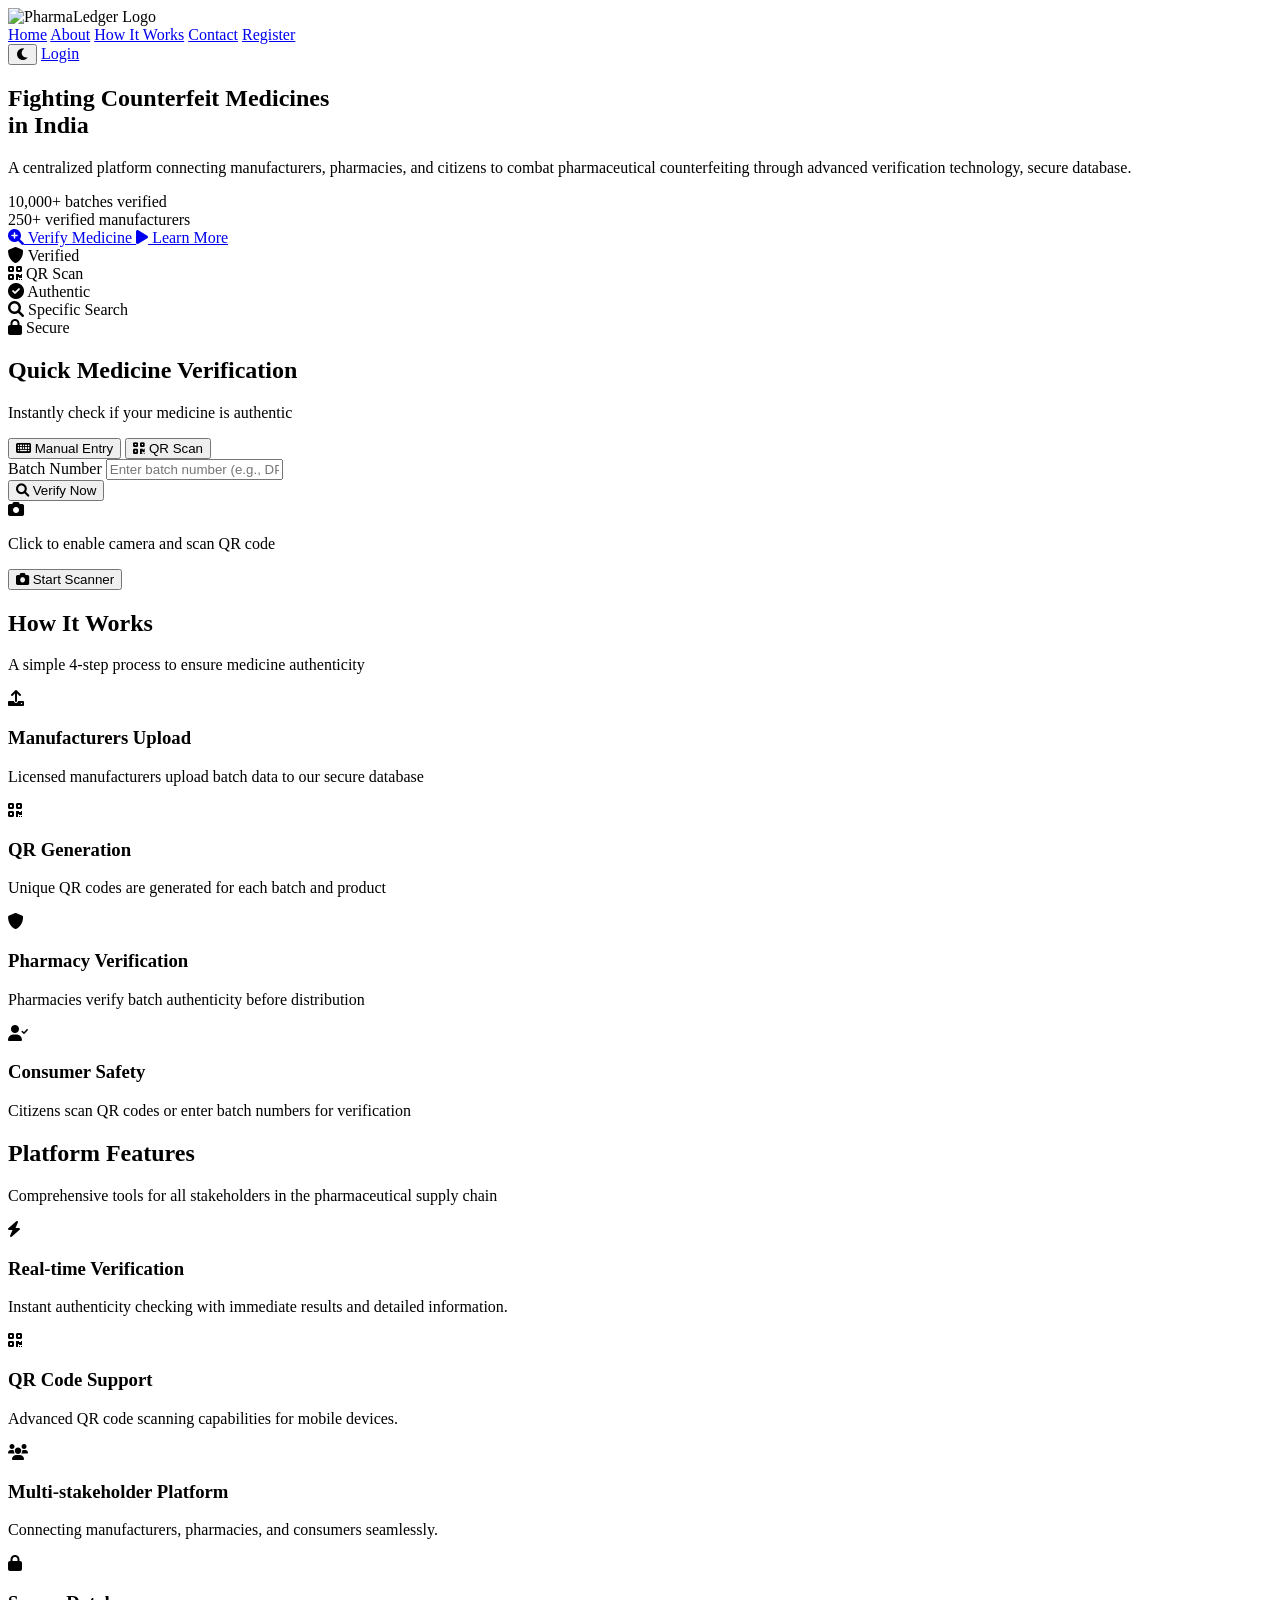
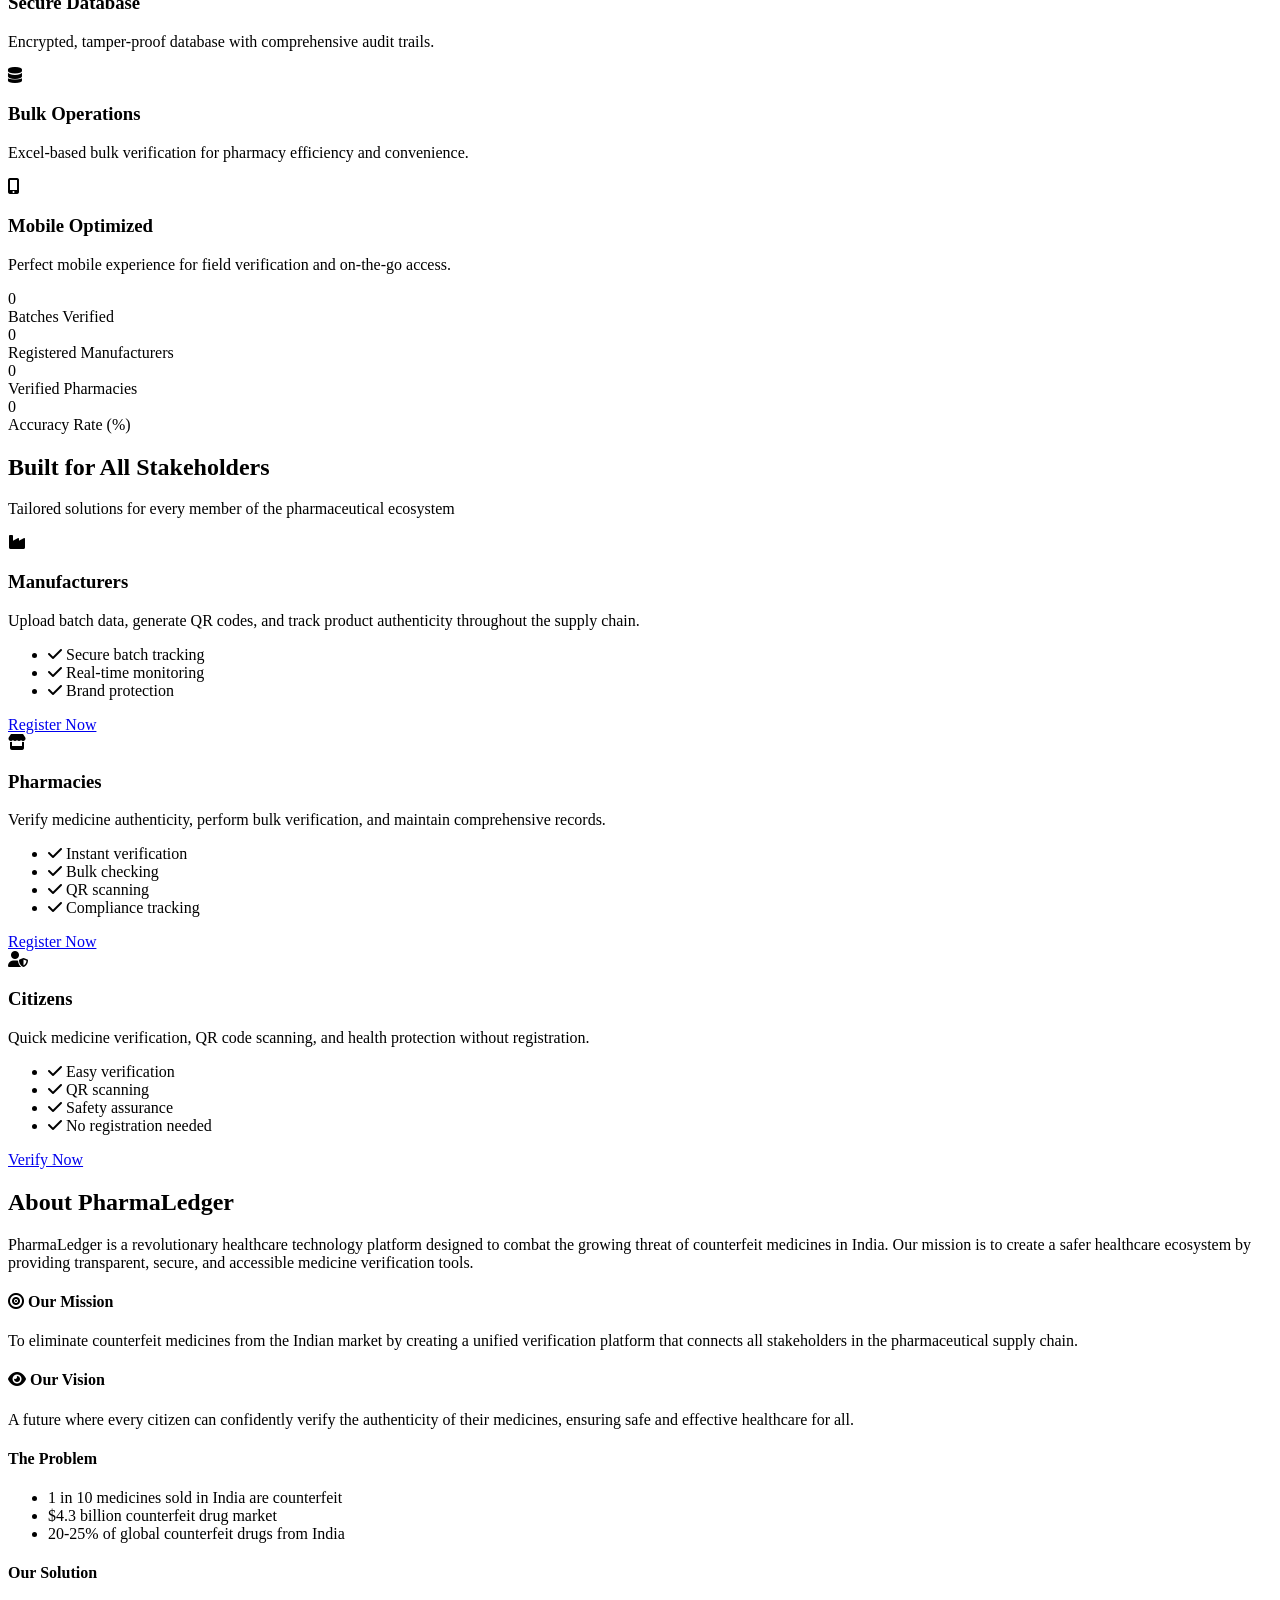
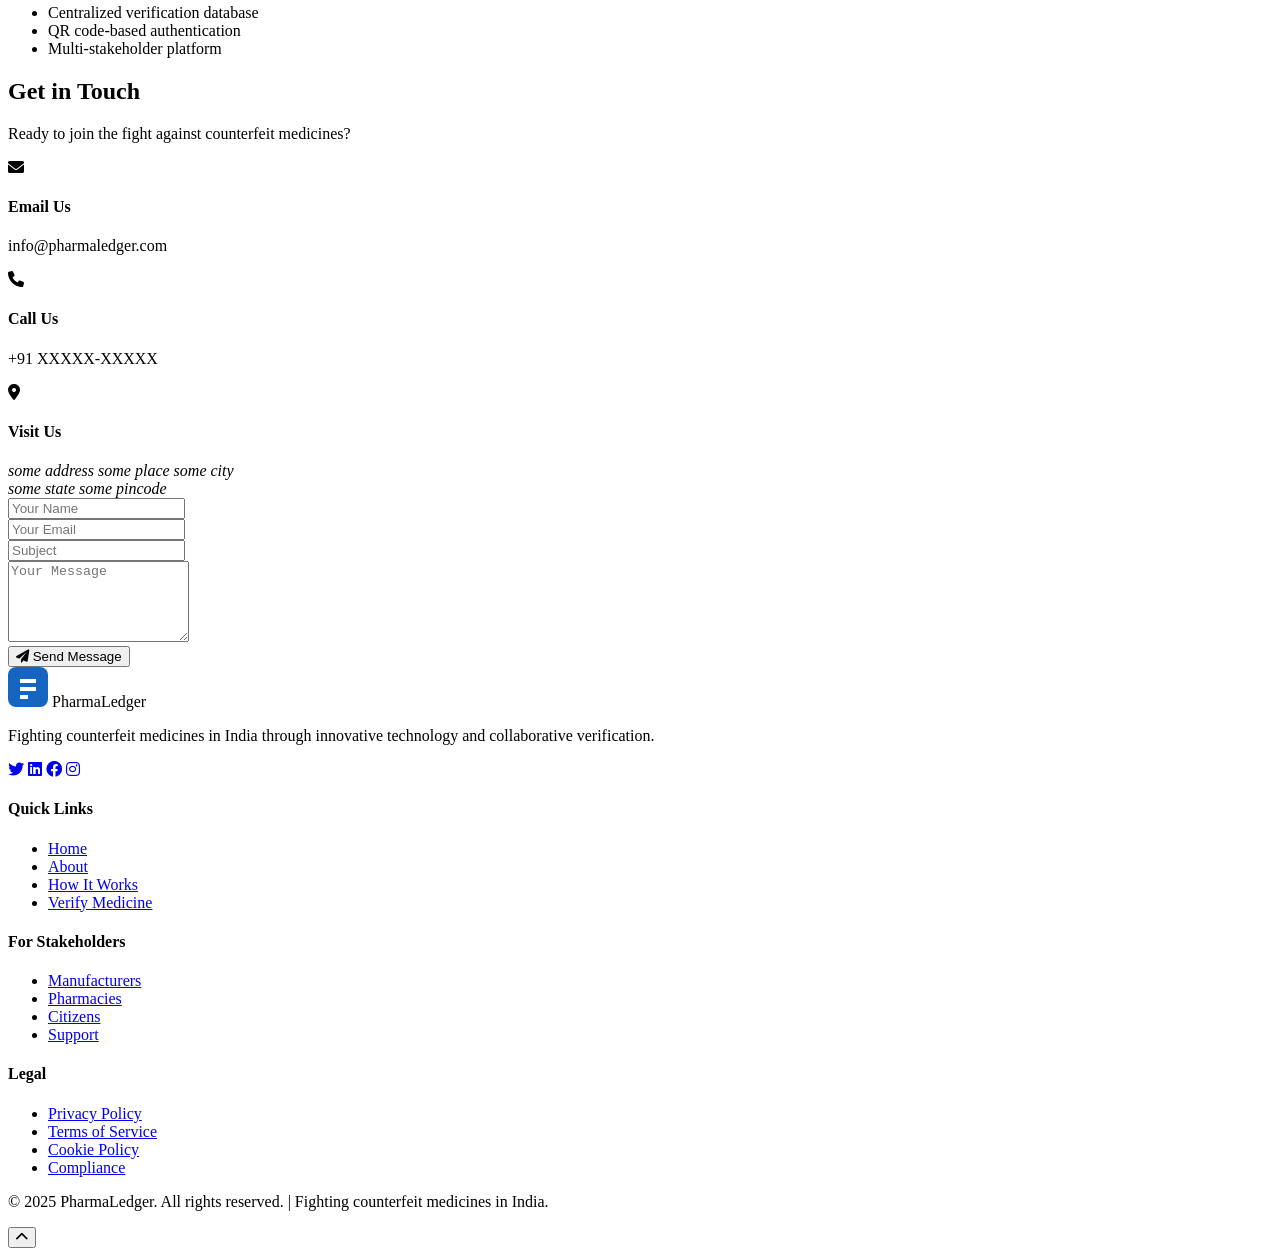
==== index.html @ d036b685 "Create Index.html for the project" ====
<!DOCTYPE html>
<html lang="en" data-theme="light">

<head>
    <meta charset="UTF-8">
    <meta name="viewport" content="width=device-width, initial-scale=1.0">
    <meta name="description"
        content="PharmaLedger - Fighting counterfeit medicines in India through blockchain-powered verification">
    <meta name="keywords" content="pharmaceutical, counterfeit, medicine, verification, healthcare, India">
    <title>PharmaLedger | Fighting Counterfeit Medicines in India</title>
    <link rel="shortcut icon" href="/images/favicon.png" type="image/x-icon">
    <link rel="stylesheet" href="/css/style.css">
    <link href="https://cdnjs.cloudflare.com/ajax/libs/font-awesome/6.0.0/css/all.min.css" rel="stylesheet">
    <link href="https://fonts.googleapis.com/css2?family=Inter:wght@300;400;500;600;700&display=swap" rel="stylesheet">
</head>

<body>
    <!-- Navigation -->
    <nav class="navbar" id="navbar">
        <div class="nav-container">
            <div class="nav-logo">
                <img src="/images/favicon.png" alt="PharmaLedger Logo">
                <!-- <span>PharmaLedger</span> -->
            </div>

            <div class="nav-menu" id="nav-menu">
                <a href="#home" class="nav-link">Home</a>
                <a href="#about" class="nav-link">About</a>
                <a href="#how-it-works" class="nav-link">How It Works</a>
                <a href="#contact" class="nav-link">Contact</a>
                <a href="#stakeholders" class="nav-link">Register</a>
            </div>

            <div class="nav-auth">
                <button class="theme-toggle" id="theme-toggle" aria-label="Toggle theme">
                    <i class="fas fa-moon" id="theme-icon"></i>
                </button>
                <a href="login.html" class="btn btn-outline" id="login-btn">Login</a>
                <a href="#register" class="btn btn-primary" style="display: none;" id="register-btn">Register</a>
                <div class="mobile-menu-toggle" id="mobile-menu-toggle">
                    <span></span>
                    <span></span>
                    <span></span>
                </div>
            </div>
        </div>
    </nav>

    <!-- Hero Section -->
    <section class="hero" id="home">
        <div class="hero-container">
            <div class="hero-content">
                <div class="hero-text">
                    <h1 class="hero-title">
                        Fighting <span class="text-gradient">Counterfeit Medicines</span>
                        <br>in India
                    </h1>
                    <p class="hero-subtitle">
                        A centralized platform connecting manufacturers, pharmacies, and citizens
                        to combat pharmaceutical counterfeiting through advanced verification technology, secure database.
                    </p>
                    <div class="hero-stats">
                        <div class="stat-item">
                            <span class="stat-number">10,000+</span>
                            <span class="stat-label">batches verified</span>
                        </div>
                        <div class="stat-item">
                            <span class="stat-number">250+</span>
                            <span class="stat-label">verified manufacturers</span>
                        </div>
                    </div>
                    <div class="hero-actions">
                        <a href="#verify" class="btn btn-primary btn-large">
                            <i class="fas fa-search-plus"></i>
                            Verify Medicine
                        </a>
                        <a href="#how-it-works" class="btn btn-outline btn-large">
                            <i class="fas fa-play"></i>
                            Learn More
                        </a>
                    </div>
                </div>
                <div class="hero-visual">
                    <div class="hero-graphic">
                        <div class="floating-card card-1">
                            <i class="fas fa-shield-alt"></i>
                            <span>Verified</span>
                        </div>
                        <div class="floating-card card-2">
                            <i class="fas fa-qrcode"></i>
                            <span>QR Scan</span>
                        </div>
                        <div class="floating-card card-3">
                            <i class="fas fa-check-circle"></i>
                            <span>Authentic</span>
                        </div>
                        <div class="floating-card card-4">
                            <i class="fas fa-search"></i>
                            <span>Specific Search</span>
                        </div>
                        <div class="floating-card card-5">
                            <i class="fas fa-lock"></i>
                            <span>Secure</span>
                        </div>

                    </div>
                </div>
            </div>
        </div>
        <div class="hero-background">
            <div class="bg-gradient-1"></div>
            <div class="bg-gradient-2"></div>
        </div>
    </section>

    <!-- Quick Verification Section -->
    <section class="verification-section" id="verify">
        <div class="container">
            <div class="section-header">
                <h2>Quick Medicine Verification</h2>
                <p>Instantly check if your medicine is authentic</p>
            </div>
            <div class="verification-card">
                <div class="verification-tabs">
                    <button class="tab-btn active" data-tab="manual">
                        <i class="fas fa-keyboard"></i>
                        Manual Entry
                    </button>
                    <button class="tab-btn" data-tab="qr">
                        <i class="fas fa-qrcode"></i>
                        QR Scan
                    </button>
                </div>

                <div class="tab-content active" id="manual-tab">
                    <form class="verification-form" id="manual-verification">
                        <div class="form-group">
                            <label for="batch-number">Batch Number</label>
                            <input type="text" id="batch-number" name="batch-number"
                                placeholder="Enter batch number (e.g., DP001/2025)" required>
                        </div>
                        <button type="submit" class="btn btn-primary">
                            <i class="fas fa-search"></i>
                            Verify Now
                        </button>
                    </form>
                </div>

                <div class="tab-content" id="qr-tab">
                    <div class="qr-scanner">
                        <div class="scanner-placeholder">
                            <i class="fas fa-camera"></i>
                            <p>Click to enable camera and scan QR code</p>
                            <button class="btn btn-outline" id="start-scanner">
                                <i class="fas fa-camera"></i>
                                Start Scanner
                            </button>
                        </div>
                        <video id="qr-video" style="display: none;"></video>
                        <canvas id="qr-canvas" style="display: none;"></canvas>
                    </div>
                </div>

                <div class="verification-result" id="verification-result" style="display: none;">
                    <div class="result-content">
                        <div class="result-icon">
                            <i class="fas fa-check-circle"></i>
                        </div>
                        <div class="result-text">
                            <h4 id="result-status">Medicine Verified</h4>
                            <p id="result-details">This medicine is authentic and safe to use.</p>
                        </div>
                    </div>
                </div>
            </div>
        </div>
    </section>

    <!-- How It Works Section -->
    <section class="how-it-works" id="how-it-works">
        <div class="container">
            <div class="section-header">
                <h2>How It Works</h2>
                <p>A simple 4-step process to ensure medicine authenticity</p>
            </div>
            <div class="steps-container">
                <div class="step-item" data-step="1">
                    <div class="step-icon">
                        <i class="fas fa-upload"></i>
                    </div>
                    <div class="step-content">
                        <h3>Manufacturers Upload</h3>
                        <p>Licensed manufacturers upload batch data to our secure database</p>
                    </div>
                </div>
                <div class="step-connector"></div>
                <div class="step-item" data-step="2">
                    <div class="step-icon">
                        <i class="fas fa-qrcode"></i>
                    </div>
                    <div class="step-content">
                        <h3>QR Generation</h3>
                        <p>Unique QR codes are generated for each batch and product</p>
                    </div>
                </div>
                <div class="step-connector"></div>
                <div class="step-item" data-step="3">
                    <div class="step-icon">
                        <i class="fas fa-shield-alt"></i>
                    </div>
                    <div class="step-content">
                        <h3>Pharmacy Verification</h3>
                        <p>Pharmacies verify batch authenticity before distribution</p>
                    </div>
                </div>
                <div class="step-connector"></div>
                <div class="step-item" data-step="4">
                    <div class="step-icon">
                        <i class="fas fa-user-check"></i>
                    </div>
                    <div class="step-content">
                        <h3>Consumer Safety</h3>
                        <p>Citizens scan QR codes or enter batch numbers for verification</p>
                    </div>
                </div>
            </div>
        </div>
    </section>

    <!-- Features Section -->
    <section class="features" id="features">
        <div class="container">
            <div class="section-header">
                <h2>Platform Features</h2>
                <p>Comprehensive tools for all stakeholders in the pharmaceutical supply chain</p>
            </div>
            <div class="features-grid">
                <div class="feature-card">
                    <div class="feature-icon">
                        <i class="fas fa-bolt"></i>
                    </div>
                    <h3>Real-time Verification</h3>
                    <p>Instant authenticity checking with immediate results and detailed information.</p>
                </div>
                <div class="feature-card">
                    <div class="feature-icon">
                        <i class="fas fa-qrcode"></i>
                    </div>
                    <h3>QR Code Support</h3>
                    <p>Advanced QR code scanning capabilities for mobile devices.</p>
                </div>
                <div class="feature-card">
                    <div class="feature-icon">
                        <i class="fas fa-users"></i>
                    </div>
                    <h3>Multi-stakeholder Platform</h3>
                    <p>Connecting manufacturers, pharmacies, and consumers seamlessly.</p>
                </div>
                <div class="feature-card">
                    <div class="feature-icon">
                        <i class="fas fa-lock"></i>
                    </div>
                    <h3>Secure Database</h3>
                    <p>Encrypted, tamper-proof database with comprehensive audit trails.</p>
                </div>
                <div class="feature-card">
                    <div class="feature-icon">
                        <i class="fas fa-database"></i>
                    </div>
                    <h3>Bulk Operations</h3>
                    <p>Excel-based bulk verification for pharmacy efficiency and convenience.</p>
                </div>
                <div class="feature-card">
                    <div class="feature-icon">
                        <i class="fas fa-mobile-alt"></i>
                    </div>
                    <h3>Mobile Optimized</h3>
                    <p>Perfect mobile experience for field verification and on-the-go access.</p>
                </div>
            </div>
        </div>
    </section>

    <!-- Statistics Section -->
    <section class="statistics">
        <div class="container">
            <div class="stats-grid">
                <div class="stat-card">
                    <div class="stat-number" data-target="10000">0</div>
                    <div class="stat-label">Batches Verified</div>
                </div>
                <div class="stat-card">
                    <div class="stat-number" data-target="250">0</div>
                    <div class="stat-label">Registered Manufacturers</div>
                </div>
                <div class="stat-card">
                    <div class="stat-number" data-target="1500">0</div>
                    <div class="stat-label">Verified Pharmacies</div>
                </div>
                <div class="stat-card">
                    <div class="stat-number" data-target="99">0</div>
                    <div class="stat-label">Accuracy Rate (%)</div>
                </div>
            </div>
        </div>
    </section>

    <!-- Stakeholders Section -->
    <section class="stakeholders" id="stakeholders">
        <div class="container">
            <div class="section-header">
                <h2>Built for All Stakeholders</h2>
                <p>Tailored solutions for every member of the pharmaceutical ecosystem</p>
            </div>
            <div class="stakeholders-grid">
                <div class="stakeholder-card">
                    <div class="stakeholder-icon">
                        <i class="fas fa-industry"></i>
                    </div>
                    <h3>Manufacturers</h3>
                    <p>Upload batch data, generate QR codes, and track product authenticity throughout the supply chain.
                    </p>
                    <ul class="benefits-list">
                        <li><i class="fas fa-check"></i> Secure batch tracking</li>
                        <li><i class="fas fa-check"></i> Real-time monitoring</li>
                        <li><i class="fas fa-check"></i> Brand protection</li>
                    </ul>
                    <a href="manufacturer-registration.html" class="btn btn-primary">Register Now</a>
                </div>
                <div class="stakeholder-card">
                    <div class="stakeholder-icon">
                        <i class="fas fa-store"></i>
                    </div>
                    <h3>Pharmacies</h3>
                    <p>Verify medicine authenticity, perform bulk verification, and maintain comprehensive records.</p>
                    <ul class="benefits-list">
                        <li><i class="fas fa-check"></i> Instant verification</li>
                        <li><i class="fas fa-check"></i> Bulk checking</li>
                        <li><i class="fas fa-check"></i> QR scanning</li>
                        <li><i class="fas fa-check"></i> Compliance tracking</li>
                    </ul>
                    <a href="pharmacy-registration.html" class="btn btn-primary">Register Now</a>
                </div>
                <div class="stakeholder-card">
                    <div class="stakeholder-icon">
                        <i class="fas fa-user-shield"></i>
                    </div>
                    <h3>Citizens</h3>
                    <p>Quick medicine verification, QR code scanning, and health protection without registration.</p>
                    <ul class="benefits-list">
                        <li><i class="fas fa-check"></i> Easy verification</li>
                        <li><i class="fas fa-check"></i> QR scanning</li>
                        <li><i class="fas fa-check"></i> Safety assurance</li>
                        <li><i class="fas fa-check"></i> No registration needed</li>
                    </ul>
                    <a href="#verify" class="btn btn-primary">Verify Now</a>
                </div>
            </div>
        </div>
    </section>

    <!-- About Section -->
    <section class="about" id="about">
        <div class="container">
            <div class="about-content">
                <div class="about-text">
                    <h2>About PharmaLedger</h2>
                    <p>PharmaLedger is a revolutionary healthcare technology platform designed to combat the growing
                        threat of counterfeit medicines in India. Our mission is to create a safer healthcare ecosystem
                        by providing transparent, secure, and accessible medicine verification tools.</p>

                    <div class="mission-vision">
                        <div class="mission">
                            <h4><i class="fas fa-bullseye"></i> Our Mission</h4>
                            <p>To eliminate counterfeit medicines from the Indian market by creating a unified
                                verification platform that connects all stakeholders in the pharmaceutical supply chain.
                            </p>
                        </div>
                        <div class="vision">
                            <h4><i class="fas fa-eye"></i> Our Vision</h4>
                            <p>A future where every citizen can confidently verify the authenticity of their medicines,
                                ensuring safe and effective healthcare for all.</p>
                        </div>
                    </div>
                </div>
                <div class="about-visual">
                    <div class="about-stats">
                        <div class="about-stat">
                            <h4>The Problem</h4>
                            <ul>
                                <li>1 in 10 medicines sold in India are counterfeit</li>
                                <li>$4.3 billion counterfeit drug market</li>
                                <li>20-25% of global counterfeit drugs from India</li>
                            </ul>
                        </div>
                        <div class="about-stat">
                            <h4>Our Solution</h4>
                            <ul>
                                <li>Centralized verification database</li>
                                <li>QR code-based authentication</li>
                                <li>Multi-stakeholder platform</li>
                            </ul>
                        </div>
                    </div>
                </div>
            </div>
        </div>
    </section>

    <!-- Contact Section -->
    <section class="contact" id="contact">
        <div class="container">
            <div class="section-header">
                <h2>Get in Touch</h2>
                <p>Ready to join the fight against counterfeit medicines?</p>
            </div>
            <div class="contact-content">
                <div class="contact-info">
                    <div class="contact-item">
                        <div class="contact-icon">
                            <i class="fas fa-envelope"></i>
                        </div>
                        <div class="contact-details">
                            <h4>Email Us</h4>
                            <p>info@pharmaledger.com</p>
                        </div>
                    </div>
                    <div class="contact-item">
                        <div class="contact-icon">
                            <i class="fas fa-phone"></i>
                        </div>
                        <div class="contact-details">
                            <h4>Call Us</h4>
                            <p>+91 XXXXX-XXXXX</p>
                        </div>
                    </div>
                    <div class="contact-item">
                        <div class="contact-icon">
                            <i class="fas fa-map-marker-alt"></i>
                        </div>
                        <div class="contact-details">
                            <h4>Visit Us</h4>
                            <address>some address some place some city<br>some state some pincode</address>
                        </div>
                    </div>
                </div>
                <form class="contact-form" id="contact-form">
                    <div class="form-row">
                        <div class="form-group">
                            <input type="text" name="name" placeholder="Your Name" required>
                        </div>
                        <div class="form-group">
                            <input type="email" name="email" placeholder="Your Email" required>
                        </div>
                    </div>
                    <div class="form-group">
                        <input type="text" name="subject" placeholder="Subject" required>
                    </div>
                    <div class="form-group">
                        <textarea name="message" placeholder="Your Message" rows="5" required></textarea>
                    </div>
                    <button type="submit" class="btn btn-primary">
                        <i class="fas fa-paper-plane"></i>
                        Send Message
                    </button>
                </form>
            </div>
        </div>
    </section>

    <!-- Footer -->
    <footer class="footer">
        <div class="container">
            <div class="footer-content">
                <div class="footer-section">
                    <div class="footer-logo">
                        <img src="[data-uri]"
                            alt="PharmaLedger">
                        <span>PharmaLedger</span>
                    </div>
                    <p>Fighting counterfeit medicines in India through innovative technology and collaborative
                        verification.</p>
                    <div class="social-links">
                        <a href="#" aria-label="Twitter"><i class="fab fa-twitter"></i></a>
                        <a href="#" aria-label="LinkedIn"><i class="fab fa-linkedin"></i></a>
                        <a href="#" aria-label="Facebook"><i class="fab fa-facebook"></i></a>
                        <a href="#" aria-label="Instagram"><i class="fab fa-instagram"></i></a>
                    </div>
                </div>
                <div class="footer-section">
                    <h4>Quick Links</h4>
                    <ul>
                        <li><a href="#home">Home</a></li>
                        <li><a href="#about">About</a></li>
                        <li><a href="#how-it-works">How It Works</a></li>
                        <li><a href="#verify">Verify Medicine</a></li>
                    </ul>
                </div>
                <div class="footer-section">
                    <h4>For Stakeholders</h4>
                    <ul>
                        <li><a href="manufacturer-registration.html">Manufacturers</a></li>
                        <li><a href="pharmacy-registration.html">Pharmacies</a></li>
                        <li><a href="#verify">Citizens</a></li>
                        <li><a href="#contact">Support</a></li>
                    </ul>
                </div>
                <div class="footer-section">
                    <h4>Legal</h4>
                    <ul>
                        <li><a href="#">Privacy Policy</a></li>
                        <li><a href="#">Terms of Service</a></li>
                        <li><a href="#">Cookie Policy</a></li>
                        <li><a href="#">Compliance</a></li>
                    </ul>
                </div>
            </div>
            <div class="footer-bottom">
                <p>&copy; 2025 PharmaLedger. All rights reserved. | Fighting counterfeit medicines in India.</p>
            </div>
        </div>
    </footer>

    <!-- Scroll Progress Indicator -->
    <div class="scroll-progress" id="scroll-progress"></div>

    <!-- Back to Top Button -->
    <button class="back-to-top" id="back-to-top" aria-label="Back to top">
        <i class="fas fa-chevron-up"></i>
    </button>

    <script src="/js/main.js"></script>
</body>

</html>
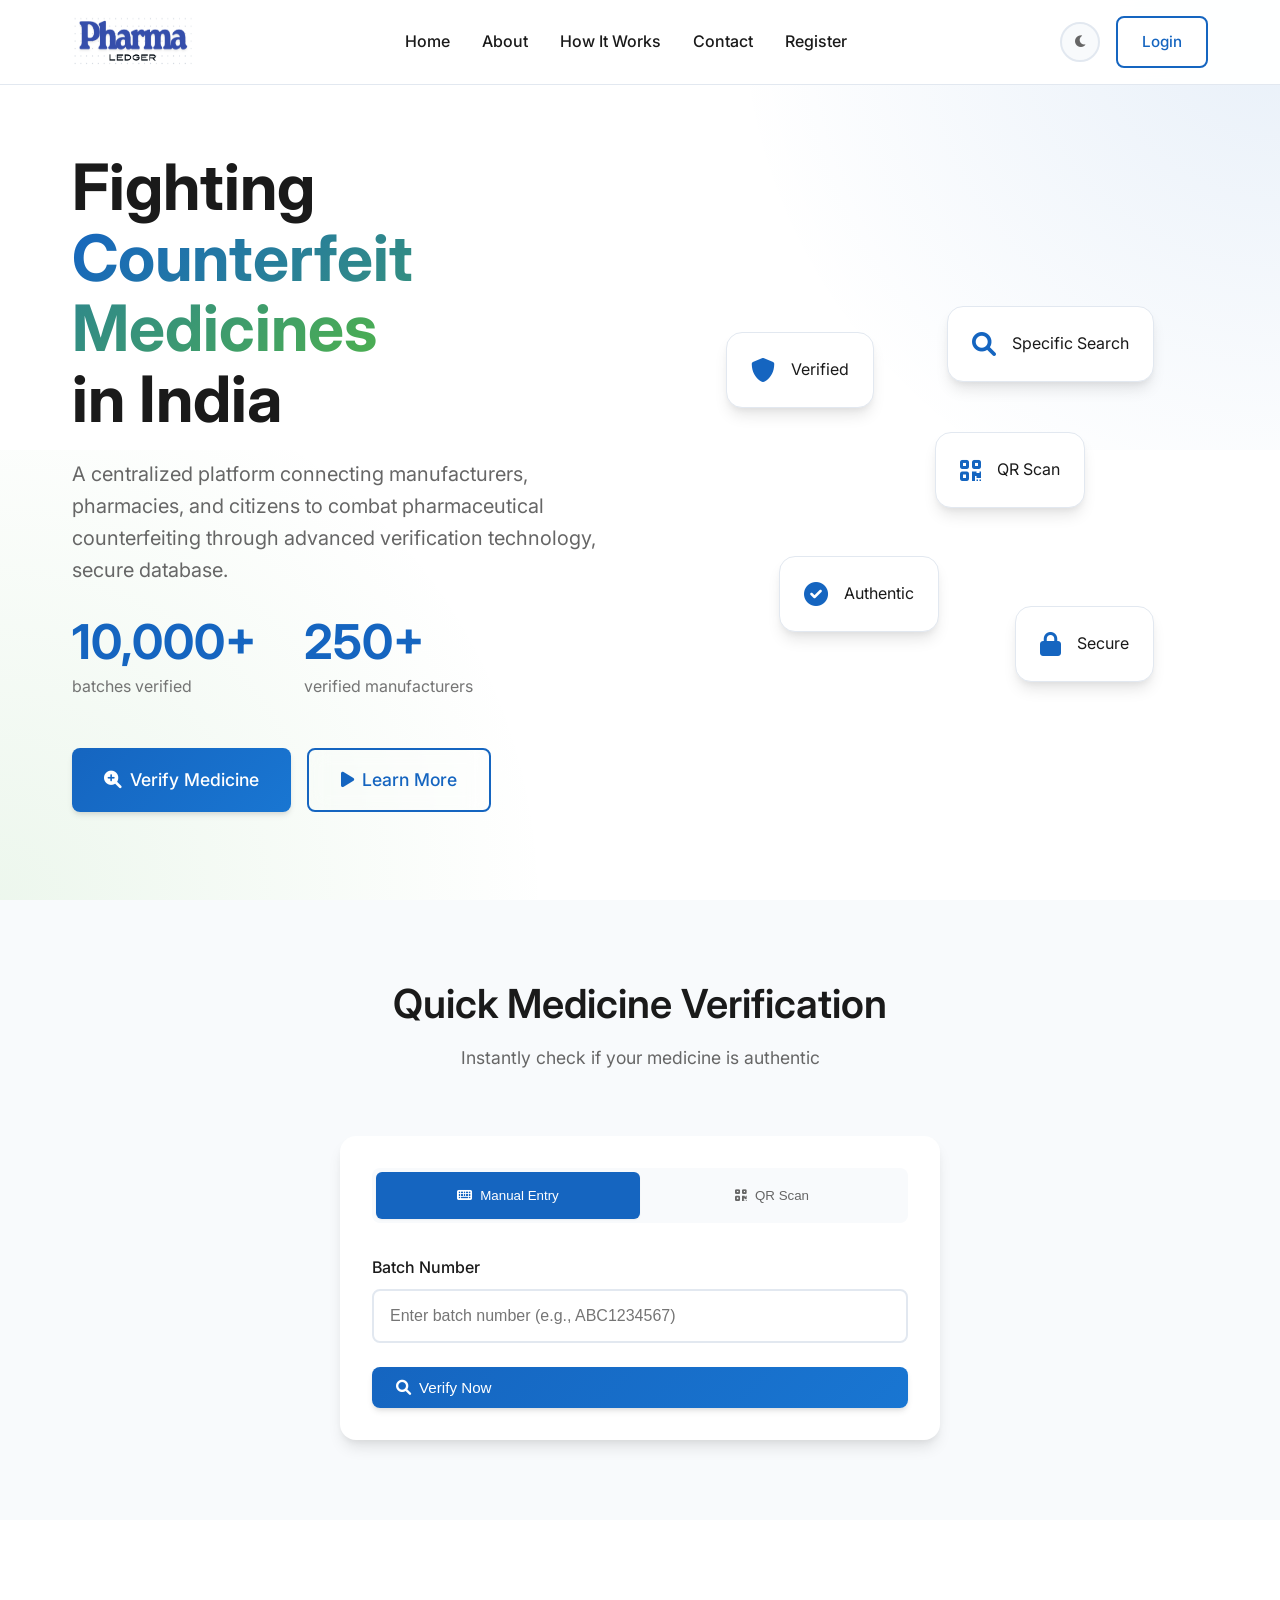
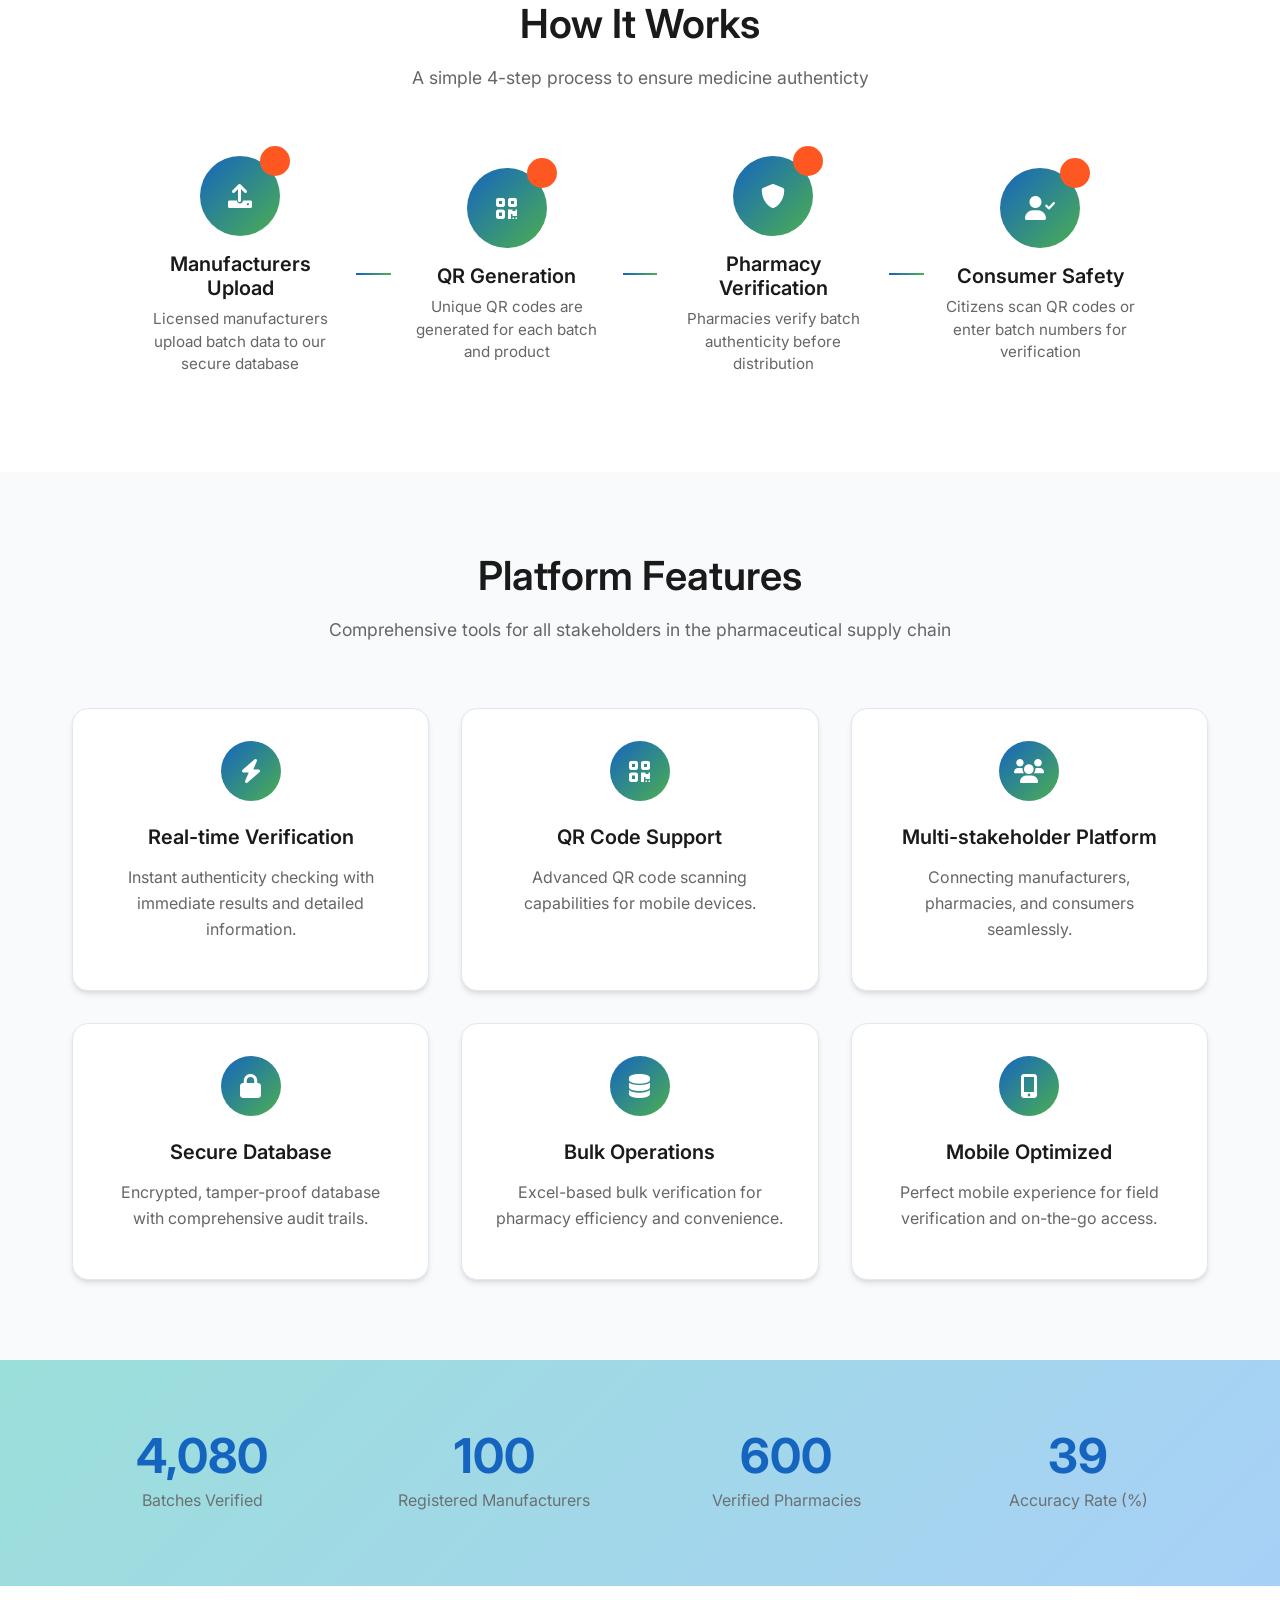
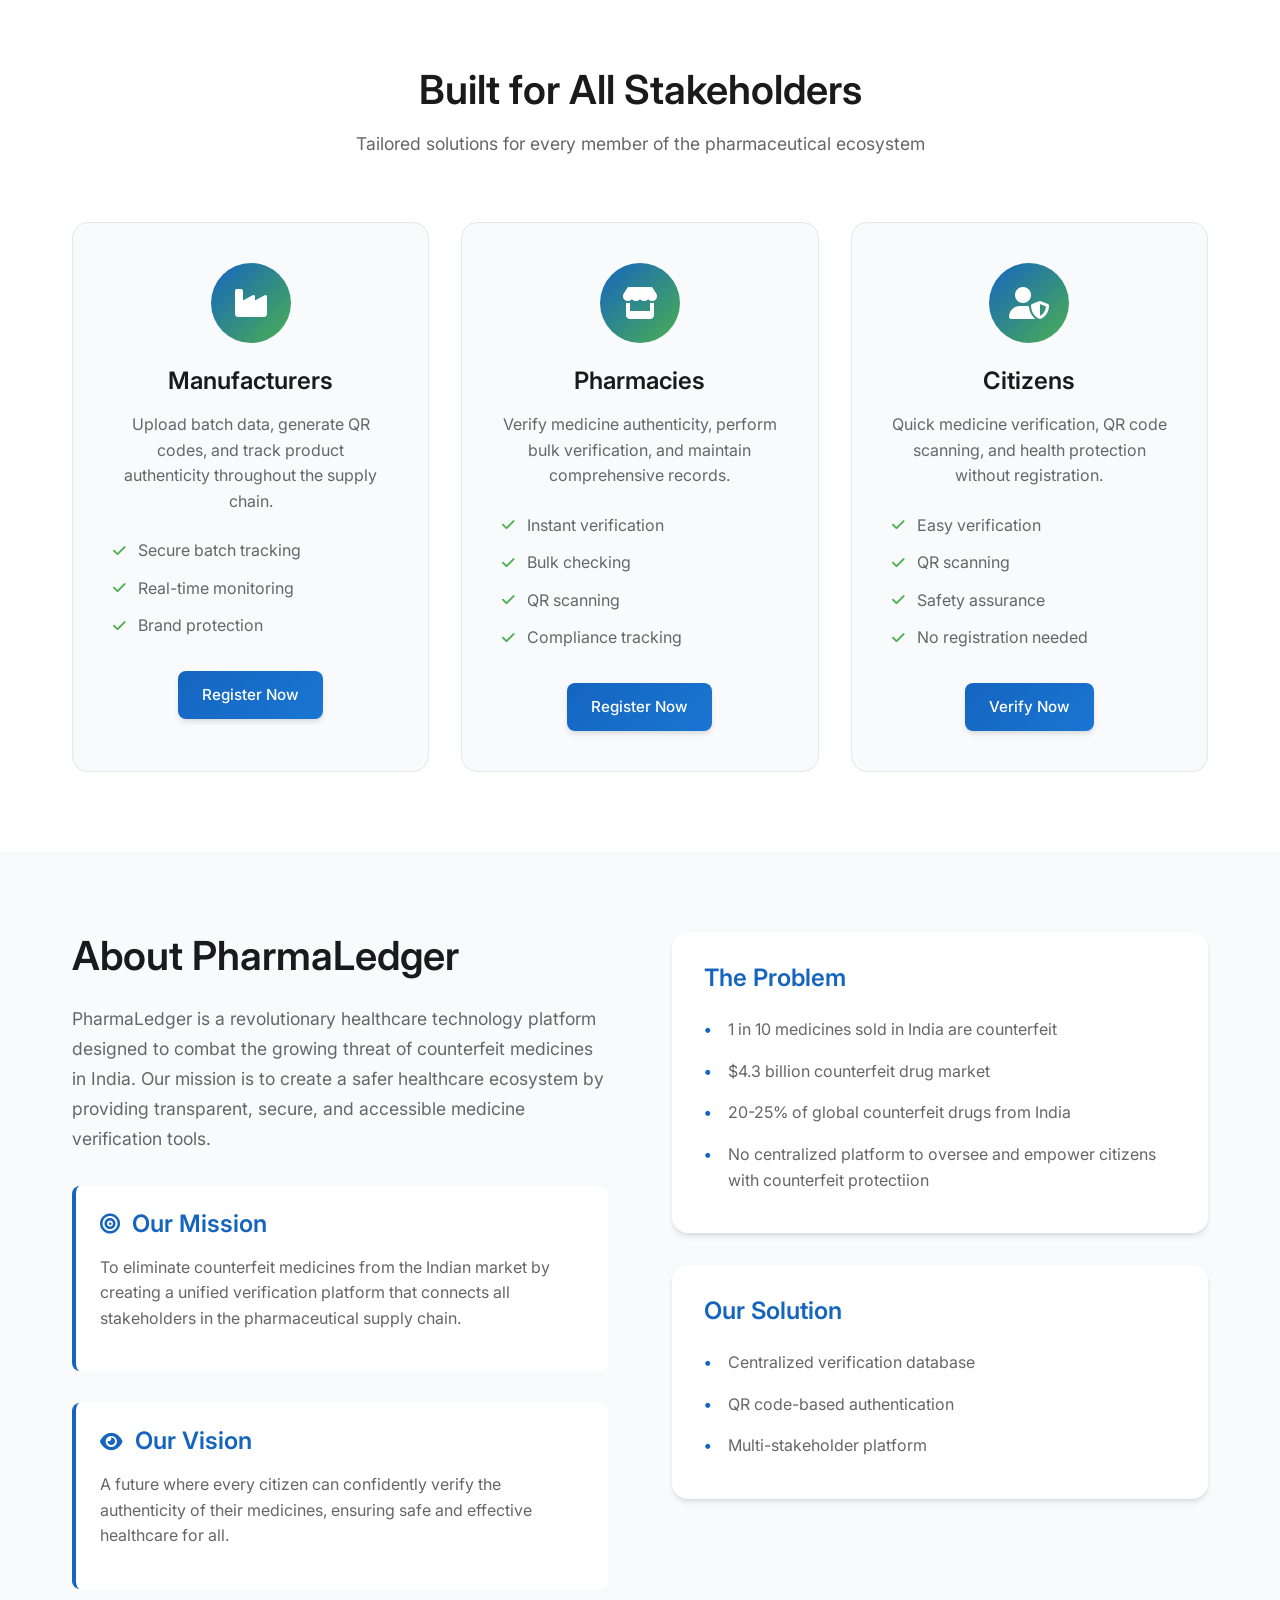
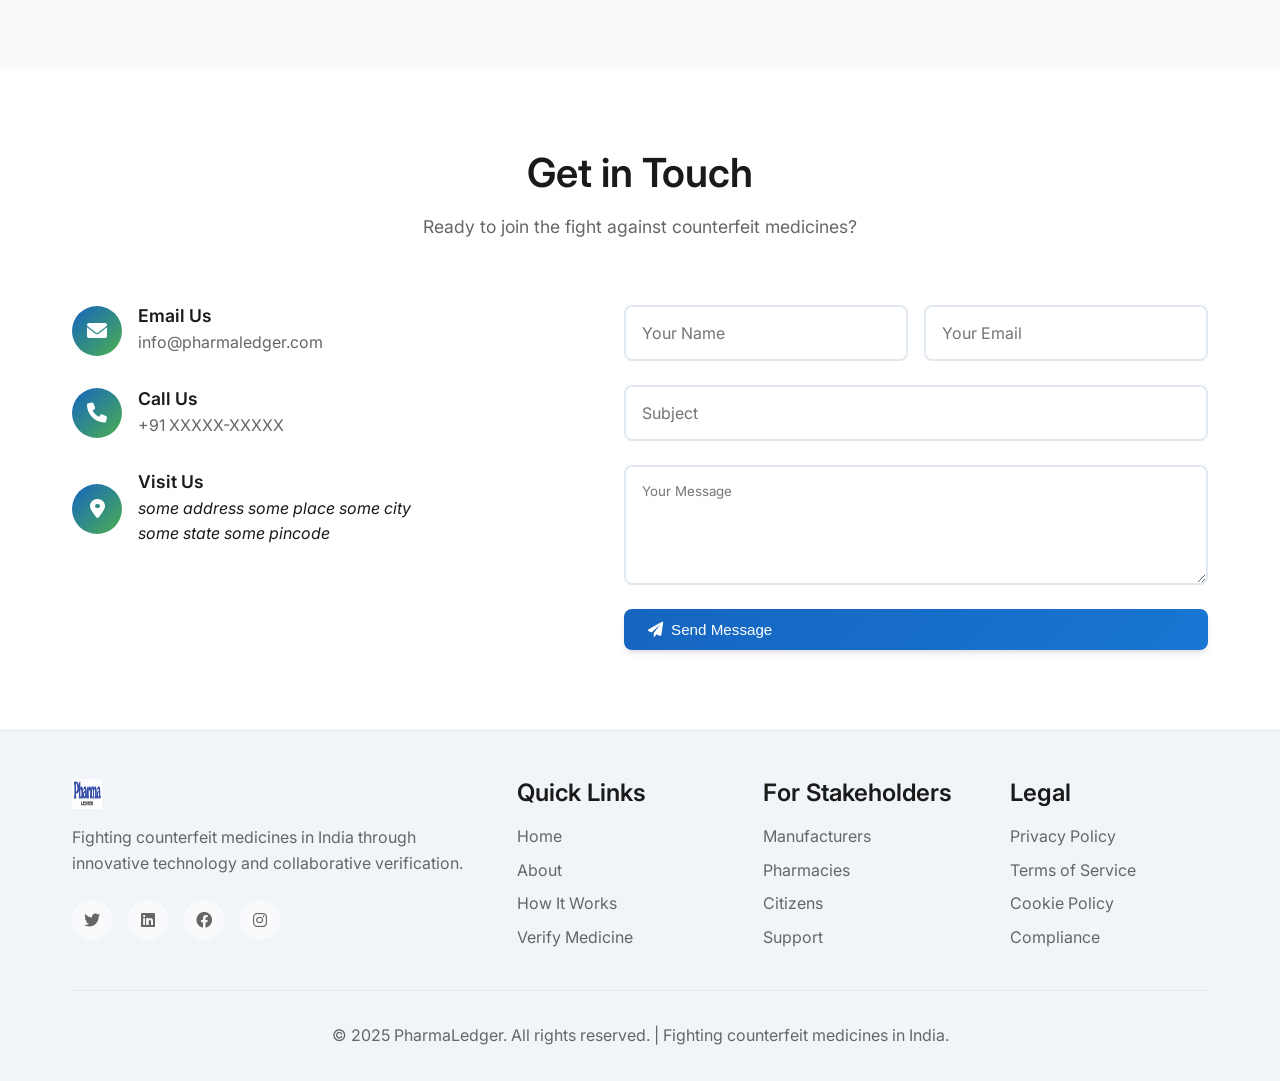
==== commit 07cf7c9c: "Update index.html update index.html with path according to repo, removing excess elements, and addin" ====
--- a/index.html
+++ b/index.html
@@ -9,14 +9,13 @@
         content="PharmaLedger - Fighting counterfeit medicines in India through blockchain-powered verification">
     <meta name="keywords" content="pharmaceutical, counterfeit, medicine, verification, healthcare, India">
     <title>PharmaLedger | Fighting Counterfeit Medicines in India</title>
-    <link rel="shortcut icon" href="/images/favicon.png" type="image/x-icon">
-    <link rel="stylesheet" href="/css/style.css">
+    <link rel="shortcut icon" href="images/favicon.png" type="image/x-icon">
+    <link rel="stylesheet" href="css/style.css">
     <link href="https://cdnjs.cloudflare.com/ajax/libs/font-awesome/6.0.0/css/all.min.css" rel="stylesheet">
     <link href="https://fonts.googleapis.com/css2?family=Inter:wght@300;400;500;600;700&display=swap" rel="stylesheet">
 </head>
 
 <body>
-    <!-- Navigation -->
     <nav class="navbar" id="navbar">
         <div class="nav-container">
             <div class="nav-logo">
@@ -36,8 +35,8 @@
                 <button class="theme-toggle" id="theme-toggle" aria-label="Toggle theme">
                     <i class="fas fa-moon" id="theme-icon"></i>
                 </button>
-                <a href="login.html" class="btn btn-outline" id="login-btn">Login</a>
-                <a href="#register" class="btn btn-primary" style="display: none;" id="register-btn">Register</a>
+                <a href="html/login.html" class="btn btn-outline" id="login-btn">Login</a>
+                <a href="#register" class="btn btn-primary" style="display: none;" id="register-btn">Register</a> <!--cancelled-->
                 <div class="mobile-menu-toggle" id="mobile-menu-toggle">
                     <span></span>
                     <span></span>
@@ -47,7 +46,6 @@
         </div>
     </nav>
 
-    <!-- Hero Section -->
     <section class="hero" id="home">
         <div class="hero-container">
             <div class="hero-content">
@@ -113,8 +111,7 @@
             <div class="bg-gradient-2"></div>
         </div>
     </section>
-
-    <!-- Quick Verification Section -->
+    
     <section class="verification-section" id="verify">
         <div class="container">
             <div class="section-header">
@@ -129,7 +126,7 @@
                     </button>
                     <button class="tab-btn" data-tab="qr">
                         <i class="fas fa-qrcode"></i>
-                        QR Scan
+                        QR Scan <!--baad mein kabhi-->
                     </button>
                 </div>
 
@@ -138,7 +135,7 @@
                         <div class="form-group">
                             <label for="batch-number">Batch Number</label>
                             <input type="text" id="batch-number" name="batch-number"
-                                placeholder="Enter batch number (e.g., DP001/2025)" required>
+                                placeholder="Enter batch number (e.g., ABC1234567)" required>
                         </div>
                         <button type="submit" class="btn btn-primary">
                             <i class="fas fa-search"></i>
@@ -176,13 +173,11 @@
             </div>
         </div>
     </section>
-
-    <!-- How It Works Section -->
     <section class="how-it-works" id="how-it-works">
         <div class="container">
             <div class="section-header">
                 <h2>How It Works</h2>
-                <p>A simple 4-step process to ensure medicine authenticity</p>
+                <p>A simple 4-step process to ensure medicine authenticty</p>
             </div>
             <div class="steps-container">
                 <div class="step-item" data-step="1">
@@ -227,8 +222,6 @@
             </div>
         </div>
     </section>
-
-    <!-- Features Section -->
     <section class="features" id="features">
         <div class="container">
             <div class="section-header">
@@ -281,8 +274,6 @@
             </div>
         </div>
     </section>
-
-    <!-- Statistics Section -->
     <section class="statistics">
         <div class="container">
             <div class="stats-grid">
@@ -306,7 +297,6 @@
         </div>
     </section>
 
-    <!-- Stakeholders Section -->
     <section class="stakeholders" id="stakeholders">
         <div class="container">
             <div class="section-header">
@@ -360,7 +350,6 @@
         </div>
     </section>
 
-    <!-- About Section -->
     <section class="about" id="about">
         <div class="container">
             <div class="about-content">
@@ -392,6 +381,7 @@
                                 <li>1 in 10 medicines sold in India are counterfeit</li>
                                 <li>$4.3 billion counterfeit drug market</li>
                                 <li>20-25% of global counterfeit drugs from India</li>
+                                <li>No centralized platform to oversee and empower citizens with counterfeit protectiion</li>
                             </ul>
                         </div>
                         <div class="about-stat">
@@ -408,7 +398,6 @@
         </div>
     </section>
 
-    <!-- Contact Section -->
     <section class="contact" id="contact">
         <div class="container">
             <div class="section-header">
@@ -469,19 +458,18 @@
         </div>
     </section>
 
-    <!-- Footer -->
     <footer class="footer">
         <div class="container">
             <div class="footer-content">
                 <div class="footer-section">
                     <div class="footer-logo">
-                        <img src="[data-uri]"
+                        <img src="images/favicon.png"
                             alt="PharmaLedger">
-                        <span>PharmaLedger</span>
+                        <!-- <span>PharmaLedger</span>  -->
                     </div>
                     <p>Fighting counterfeit medicines in India through innovative technology and collaborative
                         verification.</p>
-                    <div class="social-links">
+                    <div class="social-links"> <!--not working | no sample profile to link-->
                         <a href="#" aria-label="Twitter"><i class="fab fa-twitter"></i></a>
                         <a href="#" aria-label="LinkedIn"><i class="fab fa-linkedin"></i></a>
                         <a href="#" aria-label="Facebook"><i class="fab fa-facebook"></i></a>
@@ -522,15 +510,13 @@
         </div>
     </footer>
 
-    <!-- Scroll Progress Indicator -->
     <div class="scroll-progress" id="scroll-progress"></div>
-
-    <!-- Back to Top Button -->
     <button class="back-to-top" id="back-to-top" aria-label="Back to top">
         <i class="fas fa-chevron-up"></i>
     </button>
 
-    <script src="/js/main.js"></script>
+    <script src="js/main.js"></script>
 </body>
 
-</html>+
+</html>
--- a/css/style.css
+++ b/css/style.css
@@ -0,0 +1,1461 @@
+/* Reset and Base Styles */
+* {
+    margin: 0;
+    padding: 0;
+    box-sizing: border-box;
+}
+
+html {
+    font-size: 16px;
+    scroll-behavior: smooth;
+    overflow-x: hidden;
+}
+
+body {
+    font-family: 'Inter', -apple-system, BlinkMacSystemFont, 'Segoe UI', Roboto, sans-serif;
+    line-height: 1.6;
+    color: var(--text-primary);
+    background: var(--bg-primary);
+    transition: all 0.3s ease;
+    overflow-x: hidden;
+}
+
+/* CSS Variables - Light Theme */
+:root {
+    --primary: #1565C0;
+    --secondary: #4CAF50;
+    --accent: #FF5722;
+    --success: #4CAF50;
+    --warning: #FF9800;
+    --danger: #F44336;
+
+    --text-primary: #1a1a1a;
+    --text-secondary: #666666;
+    --text-light: #999999;
+
+    --bg-primary: #ffffff;
+    --bg-secondary: #f8fafc;
+    --bg-tertiary: #f1f5f9;
+
+    --border-light: #e2e8f0;
+    --border-medium: #cbd5e1;
+
+    --shadow-sm: 0 1px 2px 0 rgba(0, 0, 0, 0.05);
+    --shadow-md: 0 4px 6px -1px rgba(0, 0, 0, 0.1), 0 2px 4px -1px rgba(0, 0, 0, 0.06);
+    --shadow-lg: 0 10px 15px -3px rgba(0, 0, 0, 0.1), 0 4px 6px -2px rgba(0, 0, 0, 0.05);
+    --shadow-xl: 0 20px 25px -5px rgba(0, 0, 0, 0.1), 0 10px 10px -5px rgba(0, 0, 0, 0.04);
+}
+
+/* Dark Theme Variables */
+[data-theme="dark"] {
+    --text-primary: #f1f9f7;
+    --text-secondary: #708eef;
+    --text-light: #94a3b8;
+
+    --bg-primary: #0f172a;
+    --bg-secondary: #1e293b;
+    --bg-tertiary: #334155;
+
+    --border-light: #334155;
+    --border-medium: #475569;
+
+    --shadow-sm: 0 1px 2px 0 rgba(0, 0, 0, 0.3);
+    --shadow-md: 0 4px 6px -1px rgba(0, 0, 0, 0.3), 0 2px 4px -1px rgba(0, 0, 0, 0.2);
+    --shadow-lg: 0 10px 15px -3px rgba(0, 0, 0, 0.3), 0 4px 6px -2px rgba(0, 0, 0, 0.2);
+    --shadow-xl: 0 20px 25px -5px rgba(0, 0, 0, 0.4), 0 10px 10px -5px rgba(0, 0, 0, 0.3);
+}
+
+/* Typography */
+h1,
+h2,
+h3,
+h4,
+h5,
+h6 {
+    font-weight: 600;
+    line-height: 1.2;
+    color: var(--text-primary);
+}
+
+h1 {
+    font-size: 3.5rem;
+}
+
+h2 {
+    font-size: 2.5rem;
+}
+
+h3 {
+    font-size: 2rem;
+}
+
+h4 {
+    font-size: 1.5rem;
+}
+
+h5 {
+    font-size: 1.25rem;
+}
+
+h6 {
+    font-size: 1rem;
+}
+
+p {
+    color: var(--text-secondary);
+    margin-bottom: 1rem;
+}
+
+/* Container */
+.container {
+    max-width: 1200px;
+    margin: 0 auto;
+    padding: 0 2rem;
+}
+
+/* Buttons */
+.btn {
+    display: inline-flex;
+    align-items: center;
+    gap: 0.5rem;
+    padding: 0.75rem 1.5rem;
+    border: none;
+    border-radius: 0.5rem;
+    font-weight: 500;
+    font-size: 0.95rem;
+    text-decoration: none;
+    cursor: default;
+    transition: all 0.3s ease-in;
+    white-space: nowrap;
+}
+
+.btn-primary {
+    background: linear-gradient(135deg, var(--primary) 0%, #1976D2 100%);
+    color: white;
+    box-shadow: var(--shadow-md);
+}
+
+.btn-primary:hover {
+    transform: translateY(-2px);
+    box-shadow: var(--shadow-lg);
+    background: linear-gradient(135deg, #1976D2 0%, var(--primary) 100%);
+}
+
+.btn-outline {
+    background: transparent;
+    color: var(--primary);
+    border: 2px solid var(--primary);
+    backdrop-filter: blur(10px);
+}
+
+.btn-outline:hover {
+    background: var(--primary);
+    color: white;
+    transform: translateY(-1px);
+    box-shadow: var(--shadow-md);
+}
+
+.btn-large {
+    padding: 1rem 2rem;
+    font-size: 1.1rem;
+}
+
+/* Navbar */
+.navbar {
+    position: fixed;
+    top: 0;
+    left: 0;
+    right: 0;
+    background: rgba(255, 255, 255, 0.95);
+    backdrop-filter: blur(20px);
+    border-bottom: 1px solid var(--border-light);
+    z-index: 1000;
+    transition: all 0.3s ease;
+}
+
+[data-theme="dark"] .navbar {
+    background: rgba(15, 23, 42, 0.95);
+}
+
+.navbar.scrolled {
+    background: rgba(255, 255, 255, 0.8);
+    box-shadow: var(--shadow-md);
+}
+
+[data-theme="dark"] .navbar.scrolled {
+    background: rgba(15, 23, 42, 0.9);
+}
+
+.nav-container {
+    display: flex;
+    align-items: center;
+    justify-content: space-between;
+    padding: 1rem 2rem;
+    max-width: 1200px;
+    margin: 0 auto;
+}
+
+.nav-logo {
+    display: flex;
+    align-items: center;
+    gap: 0.75rem;
+    font-weight: 700;
+    font-size: 1.5rem;
+    color: var(--primary);
+    /* visibility: hidden; */
+}
+
+.nav-logo img {
+    /* visibility: visible; */
+    width: 120px;
+    height: 50px;
+}
+
+.nav-menu {
+    display: flex;
+    gap: 2rem;
+    /* list-style: none; */
+}
+
+.nav-link {
+    color: var(--text-primary);
+    text-decoration: none;
+    font-weight: 500;
+    position: relative;
+    transition: all 0.3s ease;
+}
+
+.nav-link:hover {
+    color: var(--text-secondary);
+}
+
+.nav-link::after {
+    content: '';
+    position: absolute;
+    bottom: -5px;
+    left: 0;
+    width: 0;
+    height: 2px;
+    background: var(--primary);
+    transition: width 0.3s ease;
+}
+
+.nav-link:hover::after {
+    width: 100%;
+}
+
+.nav-auth {
+    display: flex;
+    align-items: center;
+    gap: 1rem;
+}
+
+.theme-toggle {
+    background: var(--bg-secondary);
+    border: 2px solid var(--border-light);
+    border-radius: 50%;
+    width: 40px;
+    height: 40px;
+    display: flex;
+    align-items: center;
+    justify-content: center;
+    cursor: pointer;
+    color: var(--text-secondary);
+    transition: all 0.3s ease;
+}
+
+.theme-toggle:hover {
+    background: var(--text-primary);
+    color: white;
+    border-color: var(--primary);
+    transform: rotate(90deg);
+    transition: transform 0.6s, color 0.6s, background 0.5s;
+}
+
+.mobile-menu-toggle {
+    display: none;
+    flex-direction: column;
+    cursor: pointer;
+    padding: 0.25rem;
+}
+
+.mobile-menu-toggle span {
+    width: 25px;
+    height: 3px;
+    background: var(--text-primary);
+    margin: 2px 0;
+    transition: 0.3s;
+    border-radius: 2px;
+}
+
+/* Hero Section */
+.hero {
+    /* position: relative; */
+    min-height: 100vh;
+    display: flex;
+    align-items: center;
+    padding: 8rem 0 4rem;
+    overflow: hidden;
+}
+
+.hero-container {
+    position: relative;
+    z-index: 2;
+    width: 100%;
+    max-width: 1200px;
+    margin: 0 auto;
+    padding: 0 2rem;
+}
+
+.hero-content {
+    display: grid;
+    grid-template-columns: 1fr 1fr;
+    gap: 4rem;
+    align-items: center;
+}
+
+.hero-title {
+    font-size: 4rem;
+    font-weight: 700;
+    line-height: 1.1;
+    margin-bottom: 1.5rem;
+}
+
+.text-gradient {
+    background: linear-gradient(135deg, var(--primary) 0%, var(--secondary) 100%);
+    -webkit-background-clip: text;
+    -webkit-text-fill-color: transparent;
+    background-clip: text;
+}
+
+.hero-subtitle {
+    font-size: 1.25rem;
+    color: var(--text-secondary);
+    margin-bottom: 2rem;
+    line-height: 1.6;
+}
+
+.hero-stats {
+    display: flex;
+    gap: 3rem;
+    margin-bottom: 3rem;
+}
+
+.stat-item {
+    text-align: left;
+}
+
+.stat-number {
+    display: block;
+    font-size: 2rem;
+    font-weight: 700;
+    color: var(--primary);
+    line-height: 1;
+}
+
+.stat-label {
+    font-size: 0.9rem;
+    color: var(--text-secondary);
+}
+
+.hero-actions {
+    display: flex;
+    gap: 1rem;
+    flex-wrap: wrap;
+}
+
+.hero-visual {
+    position: relative;
+    height: 500px;
+}
+
+.hero-graphic {
+    position: relative;
+    width: 100%;
+    height: 100%;
+    display: flex;
+    align-items: center;
+    justify-content: center;
+}
+
+.floating-card {
+    position: absolute;
+    background: var(--bg-primary);
+    border: 1px solid var(--border-light);
+    border-radius: 1rem;
+    padding: 1.5rem;
+    display: flex;
+    align-items: center;
+    gap: 1rem;
+    box-shadow: var(--shadow-lg);
+    animation: float 6s ease-in-out infinite;
+}
+
+.floating-card i {
+    font-size: 1.5rem;
+    color: var(--primary);
+}
+
+.card-1 {
+    top: 20%;
+    left: 10%;
+    animation-delay: 0s;
+}
+
+.card-2 {
+    top: 40%;
+    right: 23%;
+    animation-delay: 2s;
+}
+
+.card-3 {
+    bottom: 20%;
+    left: 20%;
+    animation-delay: 4s;
+}
+
+.card-4 {
+    right: 10%;
+    bottom: 70%;
+    animation-delay: 4s;
+}
+
+.card-5 {
+    bottom: 10%;
+    right: 10%;
+
+}
+
+@keyframes float {
+
+    0%,
+    100% {
+        transform: translateY(0px);
+    }
+
+    50% {
+        transform: translateY(-20px);
+    }
+}
+
+.hero-background {
+    position: absolute;
+    top: 0;
+    left: 0;
+    right: 0;
+    bottom: 0;
+    z-index: 1;
+    overflow: hidden;
+}
+
+.bg-gradient-1 {
+    position: absolute;
+    top: -50%;
+    right: -50%;
+    width: 100%;
+    height: 100%;
+    background: radial-gradient(circle, rgba(21, 101, 192, 0.1) 0%, transparent 70%);
+    animation: rotate 20s linear infinite;
+}
+
+.bg-gradient-2 {
+    position: absolute;
+    bottom: -50%;
+    left: -50%;
+    width: 100%;
+    height: 100%;
+    background: radial-gradient(circle, rgba(76, 175, 80, 0.1) 0%, transparent 70%);
+    animation: rotate 25s linear infinite reverse;
+}
+
+@keyframes rotate {
+    from {
+        transform: rotate(0deg);
+    }
+
+    to {
+        transform: rotate(360deg);
+    }
+}
+
+/* Verification Section */
+.verification-section {
+    padding: 5rem 0;
+    background: var(--bg-secondary);
+}
+
+.section-header {
+    text-align: center;
+    margin-bottom: 4rem;
+}
+
+.section-header h2 {
+    margin-bottom: 1rem;
+}
+
+.section-header p {
+    font-size: 1.1rem;
+    color: var(--text-secondary);
+}
+
+.verification-card {
+    background: var(--bg-primary);
+    border-radius: 1rem;
+    box-shadow: var(--shadow-lg);
+    padding: 2rem;
+    max-width: 600px;
+    margin: 0 auto;
+}
+
+.verification-tabs {
+    display: flex;
+    margin-bottom: 2rem;
+    background: var(--bg-secondary);
+    border-radius: 0.5rem;
+    padding: 0.25rem;
+}
+
+.tab-btn {
+    flex: 1;
+    background: transparent;
+    border: none;
+    padding: 1rem;
+    border-radius: 0.375rem;
+    font-weight: 500;
+    cursor: pointer;
+    transition: all 0.3s ease;
+    color: var(--text-secondary);
+    display: flex;
+    align-items: center;
+    justify-content: center;
+    gap: 0.5rem;
+}
+
+.tab-btn.active {
+    background: var(--primary);
+    color: white;
+    box-shadow: var(--shadow-sm);
+}
+
+.tab-content {
+    display: none;
+}
+
+.tab-content.active {
+    display: block;
+    animation: fadeIn 0.3s ease;
+}
+
+@keyframes fadeIn {
+    from {
+        opacity: 0;
+        transform: translateY(10px);
+    }
+
+    to {
+        opacity: 1;
+        transform: translateY(0);
+    }
+}
+
+.verification-form {
+    display: flex;
+    flex-direction: column;
+    gap: 1.5rem;
+}
+
+.form-group {
+    display: flex;
+    flex-direction: column;
+    gap: 0.5rem;
+}
+
+.form-group label {
+    font-weight: 500;
+    color: var(--text-primary);
+}
+
+.form-group input {
+    padding: 1rem;
+    border: 2px solid var(--border-light);
+    border-radius: 0.5rem;
+    font-size: 1rem;
+    background: var(--bg-primary);
+    color: var(--text-primary);
+    transition: all 0.3s ease;
+}
+
+.form-group input:focus {
+    outline: none;
+    border-color: var(--primary);
+    box-shadow: 0 0 0 3px rgba(21, 101, 192, 0.1);
+}
+
+.qr-scanner {
+    text-align: center;
+    padding: 2rem;
+}
+
+.scanner-placeholder {
+    display: flex;
+    flex-direction: column;
+    align-items: center;
+    gap: 1rem;
+    color: var(--text-secondary);
+}
+
+.scanner-placeholder i {
+    font-size: 3rem;
+    color: var(--primary);
+}
+
+#qr-video {
+    width: 100%;
+    max-width: 300px;
+    border-radius: 0.5rem;
+}
+
+.verification-result {
+    background: var(--bg-secondary);
+    border-radius: 0.5rem;
+    padding: 1.5rem;
+    margin-top: 1.5rem;
+}
+
+.result-content {
+    display: flex;
+    align-items: center;
+    gap: 1rem;
+}
+
+.result-icon {
+    font-size: 2rem;
+    color: var(--success);
+}
+
+.result-text h4 {
+    color: var(--text-primary);
+    margin-bottom: 0.5rem;
+}
+
+.result-text p {
+    color: var(--text-secondary);
+    margin: 0;
+}
+
+/* How It Works Section */
+.how-it-works {
+    padding: 5rem 0;
+    background: var(--bg-primary);
+}
+
+.steps-container {
+    display: flex;
+    align-items: center;
+    justify-content: space-between;
+    max-width: 1000px;
+    margin: 0 auto;
+    position: relative;
+}
+
+.step-item {
+    display: flex;
+    flex-direction: column;
+    align-items: center;
+    text-align: center;
+    max-width: 200px;
+    position: relative;
+    z-index: 2;
+}
+
+.step-icon {
+    width: 80px;
+    height: 80px;
+    background: linear-gradient(135deg, var(--primary) 0%, var(--secondary) 100%);
+    border-radius: 50%;
+    display: flex;
+    align-items: center;
+    justify-content: center;
+    margin-bottom: 1rem;
+    position: relative;
+}
+
+.step-icon::before {
+    content: attr(data-step);
+    position: absolute;
+    top: -10px;
+    right: -10px;
+    width: 30px;
+    height: 30px;
+    background: var(--accent);
+    border-radius: 50%;
+    display: flex;
+    align-items: center;
+    justify-content: center;
+    font-size: 0.8rem;
+    font-weight: bold;
+    color: white;
+}
+
+.step-icon i {
+    font-size: 1.5rem;
+    color: white;
+}
+
+.step-content h3 {
+    margin-bottom: 0.5rem;
+    font-size: 1.25rem;
+}
+
+.step-content p {
+    font-size: 0.95rem;
+    line-height: 1.5;
+}
+
+.step-connector {
+    flex: 1;
+    height: 2px;
+    background: linear-gradient(90deg, var(--primary) 0%, var(--secondary) 100%);
+    margin: 0 1rem;
+    position: relative;
+    z-index: 1;
+}
+
+/* Features Section */
+.features {
+    padding: 5rem 0;
+    background: var(--bg-secondary);
+}
+
+.features-grid {
+    display: grid;
+    grid-template-columns: repeat(auto-fit, minmax(300px, 1fr));
+    gap: 2rem;
+    margin-top: 3rem;
+}
+
+.feature-card {
+    background: var(--bg-primary);
+    padding: 2rem;
+    border-radius: 1rem;
+    text-align: center;
+    box-shadow: var(--shadow-md);
+    transition: all 0.3s ease;
+    border: 1px solid var(--border-light);
+}
+
+.feature-card:hover {
+    transform: translateY(-5px);
+    box-shadow: var(--shadow-xl);
+}
+
+.feature-icon {
+    width: 60px;
+    height: 60px;
+    background: linear-gradient(135deg, var(--primary) 0%, var(--secondary) 100%);
+    border-radius: 50%;
+    display: flex;
+    align-items: center;
+    justify-content: center;
+    margin: 0 auto 1.5rem;
+}
+
+.feature-icon i {
+    font-size: 1.5rem;
+    color: white;
+}
+
+.feature-card h3 {
+    margin-bottom: 1rem;
+    font-size: 1.25rem;
+}
+
+.feature-card p {
+    color: var(--text-secondary);
+    line-height: 1.6;
+}
+
+/* Statistics Section */
+.statistics {
+    padding: 3rem 0;
+    background: linear-gradient(135deg, rgb(155, 223, 218) 0%, rgb(168, 208, 247) 100%);
+    color: white;
+}
+
+.stats-grid {
+    display: grid;
+    grid-template-columns: repeat(auto-fit, minmax(200px, 1fr));
+    gap: 2rem;
+}
+
+.stat-card {
+    text-align: center;
+    padding: 1.5rem;
+}
+
+.stat-number {
+    font-size: 3rem;
+    font-weight: 700;
+    display: block;
+    margin-bottom: 0.5rem;
+}
+
+.stat-label {
+    font-size: 1rem;
+    opacity: 0.9;
+}
+
+/* Stakeholders Section */
+.stakeholders {
+    padding: 5rem 0;
+    background: var(--bg-primary);
+}
+
+.stakeholders-grid {
+    display: grid;
+    grid-template-columns: repeat(auto-fit, minmax(350px, 1fr));
+    gap: 2rem;
+    margin-top: 3rem;
+}
+
+.stakeholder-card {
+    background: var(--bg-secondary);
+    padding: 2.5rem;
+    border-radius: 1rem;
+    text-align: center;
+    border: 1px solid var(--border-light);
+    transition: all 0.3s ease;
+}
+
+.stakeholder-card:hover {
+    transform: translateY(-5px);
+    box-shadow: var(--shadow-lg);
+}
+
+.stakeholder-icon {
+    width: 80px;
+    height: 80px;
+    background: linear-gradient(135deg, var(--primary) 0%, var(--secondary) 100%);
+    border-radius: 50%;
+    display: flex;
+    align-items: center;
+    justify-content: center;
+    margin: 0 auto 1.5rem;
+}
+
+.stakeholder-icon i {
+    font-size: 2rem;
+    color: white;
+}
+
+.stakeholder-card h3 {
+    margin-bottom: 1rem;
+    font-size: 1.5rem;
+}
+
+.stakeholder-card>p {
+    margin-bottom: 1.5rem;
+    line-height: 1.6;
+
+}
+
+.benefits-list {
+    list-style: none;
+    text-align: left;
+    margin-bottom: 2rem;
+}
+
+.benefits-list li {
+    display: flex;
+    align-items: center;
+    gap: 0.75rem;
+    margin-bottom: 0.75rem;
+    color: var(--text-secondary);
+}
+
+.benefits-list i {
+    color: var(--success);
+    font-size: 0.9rem;
+}
+
+/* About Section */
+.about {
+    padding: 5rem 0;
+    background: var(--bg-secondary);
+}
+
+.about-content {
+    display: grid;
+    grid-template-columns: 1fr 1fr;
+    gap: 4rem;
+    align-items: start;
+}
+
+.about-text h2 {
+    margin-bottom: 1.5rem;
+}
+
+.about-text>p {
+    font-size: 1.1rem;
+    margin-bottom: 2rem;
+    line-height: 1.7;
+}
+
+.mission-vision {
+    display: flex;
+    flex-direction: column;
+    gap: 2rem;
+}
+
+.mission,
+.vision {
+    padding: 1.5rem;
+    background: var(--bg-primary);
+    border-radius: 0.5rem;
+    border-left: 4px solid var(--primary);
+}
+
+.mission h4,
+.vision h4 {
+    display: flex;
+    align-items: center;
+    gap: 0.75rem;
+    margin-bottom: 1rem;
+    color: var(--primary);
+}
+
+.mission h4 i,
+.vision h4 i {
+    font-size: 1.25rem;
+}
+
+.about-stats {
+    display: flex;
+    flex-direction: column;
+    gap: 2rem;
+}
+
+.about-stat {
+    background: var(--bg-primary);
+    padding: 2rem;
+    border-radius: 1rem;
+    box-shadow: var(--shadow-md);
+}
+
+.about-stat h4 {
+    margin-bottom: 1rem;
+    color: var(--primary);
+}
+
+.about-stat ul {
+    list-style: none;
+}
+
+.about-stat li {
+    padding: 0.5rem 0;
+    color: var(--text-secondary);
+    position: relative;
+    padding-left: 1.5rem;
+}
+
+.about-stat li::before {
+    content: '•';
+    color: var(--primary);
+    font-weight: bold;
+    position: absolute;
+    left: 0;
+}
+
+/* Contact Section */
+.contact {
+    padding: 5rem 0;
+    background: var(--bg-primary);
+}
+
+.contact-content {
+    display: grid;
+    grid-template-columns: 1fr 1fr;
+    gap: 4rem;
+    margin-top: 3rem;
+}
+
+.contact-info {
+    display: flex;
+    flex-direction: column;
+    gap: 2rem;
+}
+
+.contact-item {
+    display: flex;
+    align-items: center;
+    gap: 1rem;
+}
+
+.contact-icon {
+    width: 50px;
+    height: 50px;
+    background: linear-gradient(135deg, var(--primary) 0%, var(--secondary) 100%);
+    border-radius: 50%;
+    display: flex;
+    align-items: center;
+    justify-content: center;
+}
+
+.contact-icon i {
+    color: white;
+    font-size: 1.25rem;
+}
+
+.contact-details h4 {
+    margin-bottom: 0.25rem;
+    font-size: 1.1rem;
+}
+
+.contact-details p {
+    color: var(--text-secondary);
+    margin: 0;
+}
+
+.contact-form {
+    display: flex;
+    flex-direction: column;
+    gap: 1.5rem;
+}
+
+.form-row {
+    display: grid;
+    grid-template-columns: 1fr 1fr;
+    gap: 1rem;
+}
+
+.contact-form input,
+.contact-form textarea {
+    padding: 1rem;
+    border: 2px solid var(--border-light);
+    border-radius: 0.5rem;
+    background: var(--bg-primary);
+    color: var(--text-primary);
+    font-family: inherit;
+    transition: all 0.3s ease;
+}
+
+.contact-form input:focus,
+.contact-form textarea:focus {
+    outline: none;
+    border-color: var(--primary);
+    box-shadow: 0 0 0 3px rgba(21, 101, 192, 0.1);
+}
+
+.contact-form textarea {
+    resize: vertical;
+    min-height: 120px;
+}
+
+/* Footer */
+.footer {
+    background: var(--bg-tertiary);
+    padding: 3rem 0 1rem;
+    border-top: 1px solid var(--border-light);
+}
+
+.footer-content {
+    display: grid;
+    grid-template-columns: 2fr 1fr 1fr 1fr;
+    gap: 3rem;
+    margin-bottom: 2rem;
+}
+
+.footer-logo {
+    display: flex;
+    align-items: center;
+    gap: 0.75rem;
+    margin-bottom: 1rem;
+    font-weight: 700;
+    font-size: 1.25rem;
+    color: var(--primary);
+}
+
+.footer-logo img {
+    width: 30px;
+    height: 30px;
+}
+
+.footer-section h4 {
+    margin-bottom: 1rem;
+    color: var(--text-primary);
+}
+
+.footer-section p {
+    color: var(--text-secondary);
+    line-height: 1.6;
+    margin-bottom: 1.5rem;
+}
+
+.footer-section ul {
+    list-style: none;
+}
+
+.footer-section li {
+    margin-bottom: 0.5rem;
+}
+
+.footer-section a {
+    color: var(--text-secondary);
+    text-decoration: none;
+    transition: color 0.3s ease;
+}
+
+.footer-section a:hover {
+    color: var(--primary);
+}
+
+.social-links {
+    display: flex;
+    gap: 1rem;
+}
+
+.social-links a {
+    width: 40px;
+    height: 40px;
+    background: var(--bg-secondary);
+    border-radius: 50%;
+    display: flex;
+    align-items: center;
+    justify-content: center;
+    color: var(--text-secondary);
+    transition: all 0.3s ease;
+}
+
+.social-links a:hover {
+    background: var(--primary);
+    color: white;
+    transform: translateY(-2px);
+}
+
+.footer-bottom {
+    padding-top: 2rem;
+    border-top: 1px solid var(--border-light);
+    text-align: center;
+    color: var(--text-secondary);
+}
+
+/* Scroll Progress */
+.scroll-progress {
+    position: fixed;
+    top: 0;
+    left: 0;
+    width: 0%;
+    height: 3px;
+    background: linear-gradient(90deg, var(--primary) 0%, var(--secondary) 100%);
+    z-index: 1001;
+    transition: width 0.25s ease;
+}
+
+/* Back to Top */
+.back-to-top {
+    position: fixed;
+    bottom: 2rem;
+    right: 2rem;
+    width: 50px;
+    height: 50px;
+    background: var(--primary);
+    color: white;
+    border: none;
+    border-radius: 50%;
+    cursor: pointer;
+    opacity: 0;
+    visibility: hidden;
+    transition: all 0.3s ease;
+    z-index: 999;
+    box-shadow: var(--shadow-lg);
+}
+
+.back-to-top.visible {
+    opacity: 1;
+    visibility: visible;
+}
+
+.back-to-top:hover {
+    transform: translateY(-2px);
+    box-shadow: var(--shadow-xl);
+}
+
+/* Responsive Design */
+@media (max-width: 1024px) {
+
+    .hero-content,
+    .about-content,
+    .contact-content {
+        grid-template-columns: 1fr;
+        gap: 3rem;
+    }
+
+    .hero-visual {
+        order: -1;
+        height: 300px;
+    }
+
+    /* .card-1,.card-2,.card-3,.card-4,.card-5 {
+        display: none;
+    } */
+    .card-2 {
+        top: 50%;
+        right: 35%;
+    }
+
+    .steps-container {
+        flex-direction: column;
+        gap: 2rem;
+    }
+
+    .step-connector {
+        width: 2px;
+        height: 50px;
+        background: linear-gradient(180deg, var(--primary) 0%, var(--secondary) 100%);
+        margin: 1rem 0;
+    }
+}
+
+@media (max-width: 768px) {
+    .nav-menu {
+        display: none;
+    }
+
+    .card-2 {
+        display: none;
+    }
+
+    .mobile-menu-toggle {
+        display: flex;
+    }
+
+    /* Show mobile menu when JS toggles .active */
+    .nav-menu.active {
+        display: flex;
+        flex-direction: column;
+        gap: 1rem;
+        position: absolute;
+        top: 100%;
+        /* position below the fixed navbar */
+        left: 0;
+        width: 100vw;
+        padding: 1rem 1.5rem;
+        background: var(--bg-primary);
+        border-top: 1px solid var(--border-light);
+        box-shadow: var(--shadow-md);
+        z-index: 999;
+    }
+
+    .nav-menu.active .nav-link {
+        padding: 0.75rem 0;
+        color: var(--text-primary);
+    }
+
+    /* Hamburger -> X animation when active */
+    .mobile-menu-toggle.active span:nth-child(1) {
+        transform: translateY(7px) rotate(45deg);
+        width: 22px;
+    }
+
+    .mobile-menu-toggle.active span:nth-child(2) {
+        opacity: 0;
+        transform: scaleX(0);
+    }
+
+    .mobile-menu-toggle.active span:nth-child(3) {
+        transform: translateY(-7px) rotate(-45deg);
+        width: 22px;
+    }
+
+    .hero-title {
+        font-size: 2.5rem;
+    }
+
+    .hero-stats {
+        flex-direction: column;
+        gap: 1rem;
+    }
+
+    .hero-actions {
+        flex-direction: column;
+        align-items: stretch;
+    }
+
+    .btn-large {
+        padding: 1rem;
+        justify-content: center;
+    }
+
+    .verification-tabs {
+        flex-direction: column;
+    }
+
+    .features-grid {
+        grid-template-columns: 1fr;
+    }
+
+    .stats-grid {
+        grid-template-columns: repeat(2, 1fr);
+        gap: 1.5rem;
+    }
+
+    .stakeholders-grid {
+        grid-template-columns: 1fr;
+    }
+
+    .footer-content {
+        grid-template-columns: 1fr;
+        gap: 2rem;
+    }
+
+    .form-row {
+        grid-template-columns: 1fr;
+    }
+
+    .container {
+        padding: 0 1rem;
+    }
+
+    .nav-container {
+        padding: 1rem;
+    }
+}
+
+@media (max-width: 480px) {
+    .hero-title {
+        font-size: 2rem;
+    }
+
+    h2 {
+        font-size: 2rem;
+    }
+
+    .hero-actions {
+        gap: 0.75rem;
+    }
+
+    .stats-grid {
+        grid-template-columns: 1fr;
+    }
+
+    .verification-card {
+        padding: 1.5rem;
+    }
+
+    .stakeholder-card {
+        padding: 2rem;
+    }
+}
+
+/* Accessibility */
+@media (prefers-reduced-motion: reduce) {
+    * {
+        animation-duration: 0.01ms !important;
+        animation-iteration-count: 1 !important;
+        transition-duration: 0.01ms !important;
+    }
+}
+
+/* Print Styles */
+@media print {
+
+    .navbar,
+    .back-to-top,
+    .scroll-progress,
+    .theme-toggle {
+        display: none !important;
+    }
+
+    .hero {
+        padding-top: 2rem;
+    }
+
+    * {
+        box-shadow: none !important;
+    }
+}
+
+/* Custom Scrollbar */
+::-webkit-scrollbar {
+    width: 8px;
+}
+
+::-webkit-scrollbar-track {
+    background: var(--bg-secondary);
+}
+
+::-webkit-scrollbar-thumb {
+    background: var(--primary);
+    border-radius: 4px;
+}
+
+::-webkit-scrollbar-thumb:hover {
+    background: var(--secondary);
+}
+
+/* Loading States */
+.loading {
+    position: relative;
+    overflow: hidden;
+}
+
+.loading::after {
+    content: '';
+    position: absolute;
+    top: 0;
+    left: -100%;
+    width: 100%;
+    height: 100%;
+    background: linear-gradient(90deg, transparent, rgba(255, 255, 255, 0.4), transparent);
+    animation: loading 1.5s infinite;
+}
+
+@keyframes loading {
+    0% {
+        left: -100%;
+    }
+
+    100% {
+        left: 100%;
+    }
+}
+
+/* Focus Styles */
+*:focus {
+    outline: 2px solid var(--primary);
+    outline-offset: 2px;
+}
+
+/* Selection Styles */
+::selection {
+    background: var(--primary);
+    color: white;
+}
+
+::-moz-selection {
+    background: var(--primary);
+    color: white;
+}
+#verification-result.authentic-result {
+    background: linear-gradient(135deg, var(--success), #a3e635);
+    border: 2px solid var(--success);
+    color: white;
+    box-shadow: 0 4px 20px rgba(76, 175, 80, 0.3);
+}
+
+#verification-result.invalid-result {
+    background: linear-gradient(135deg, var(--danger), #ef5350);
+    border: 2px solid var(--danger);
+    color: white;
+    box-shadow: 0 4px 20px rgba(244, 67, 54, 0.3);
+}
+
+#verification-result.authentic-result #result-status,
+#verification-result.invalid-result #result-status {
+    color: white;
+}
+
+#verification-result.authentic-result #result-details,
+#verification-result.invalid-result #result-details {
+    color: white;
+}
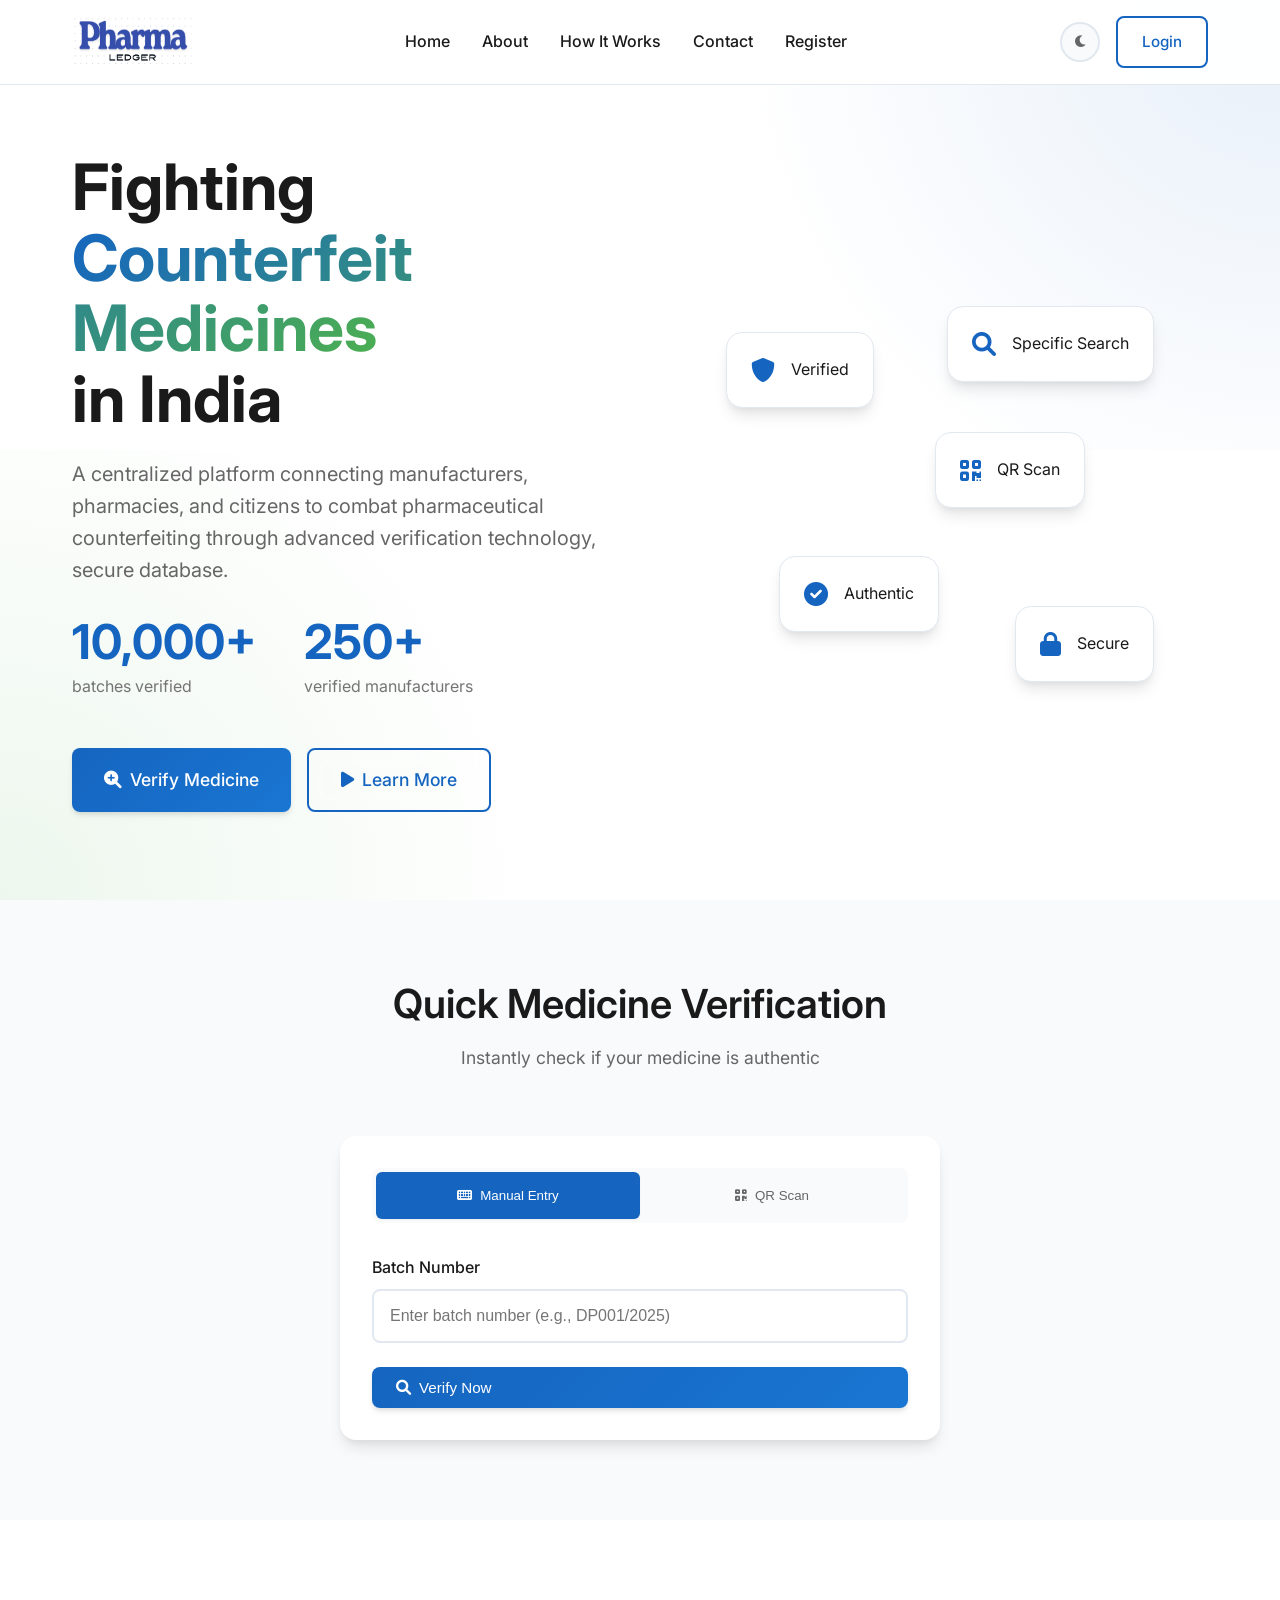
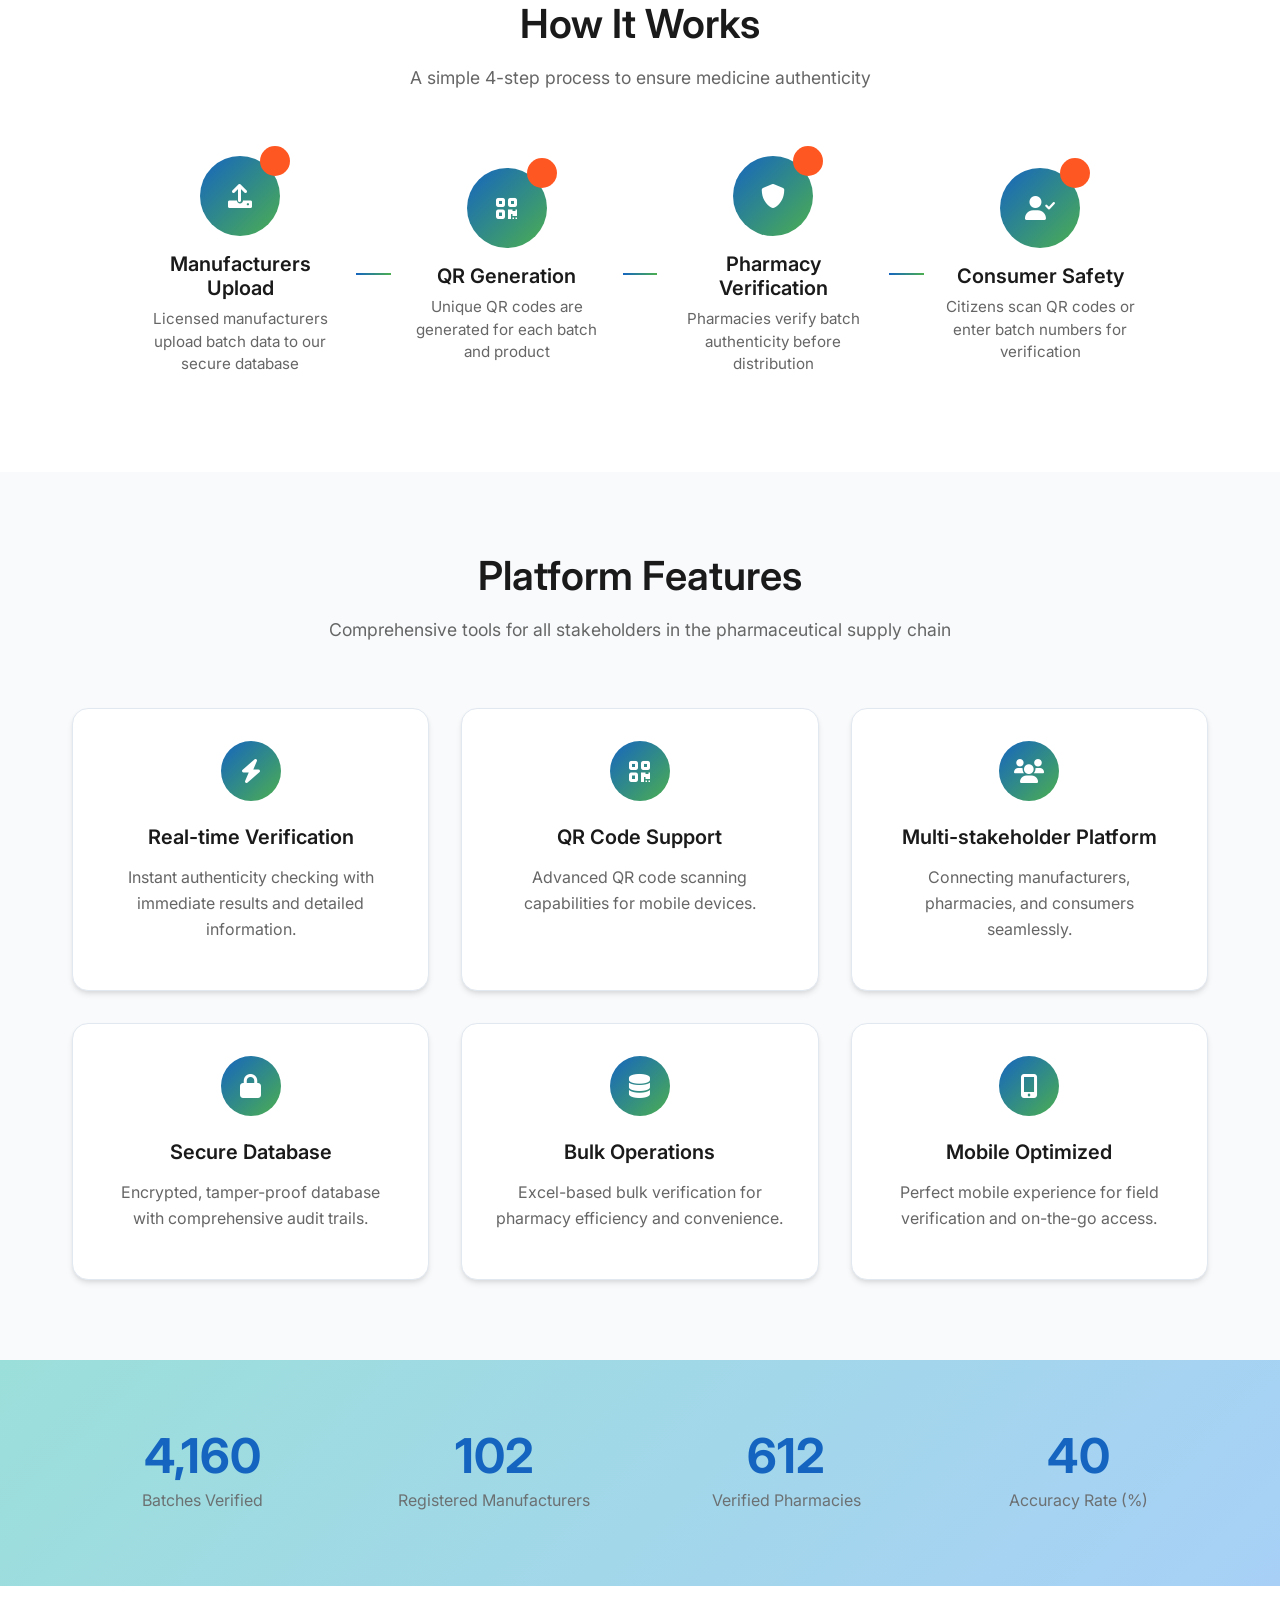
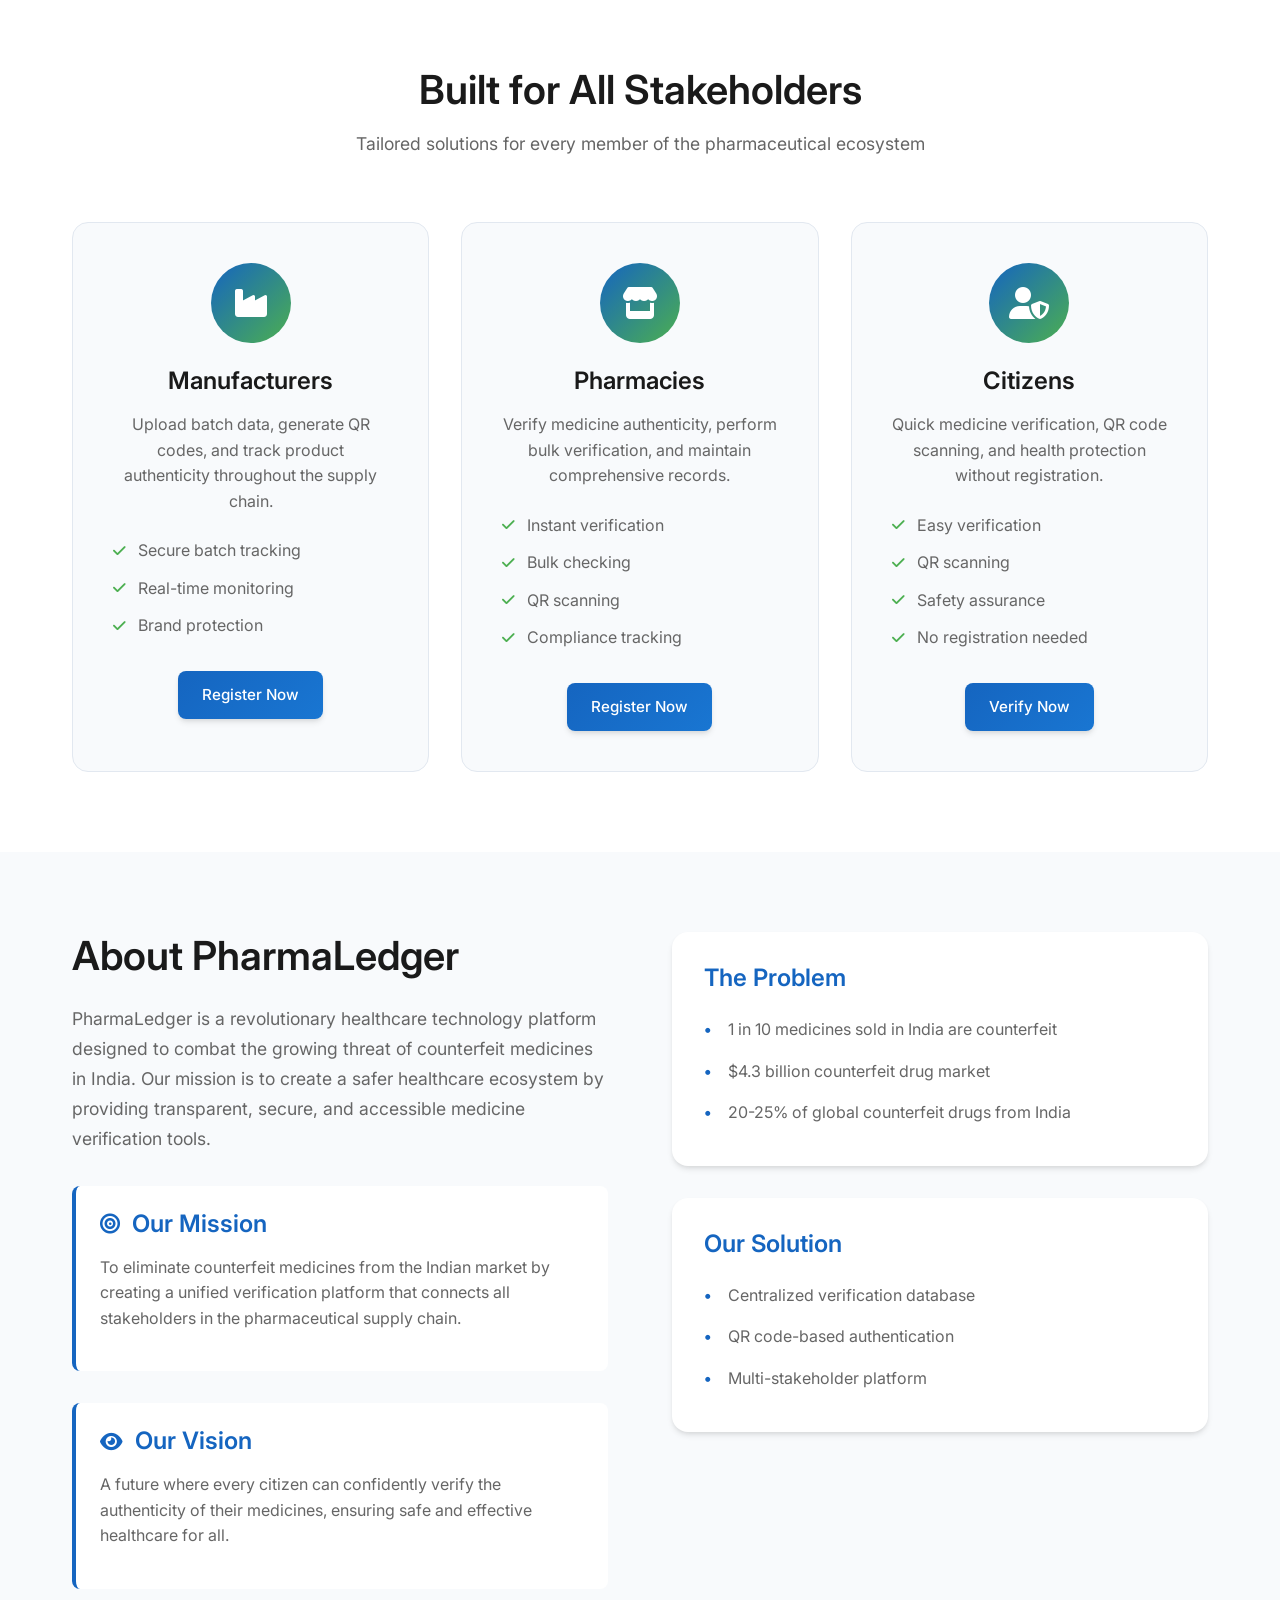
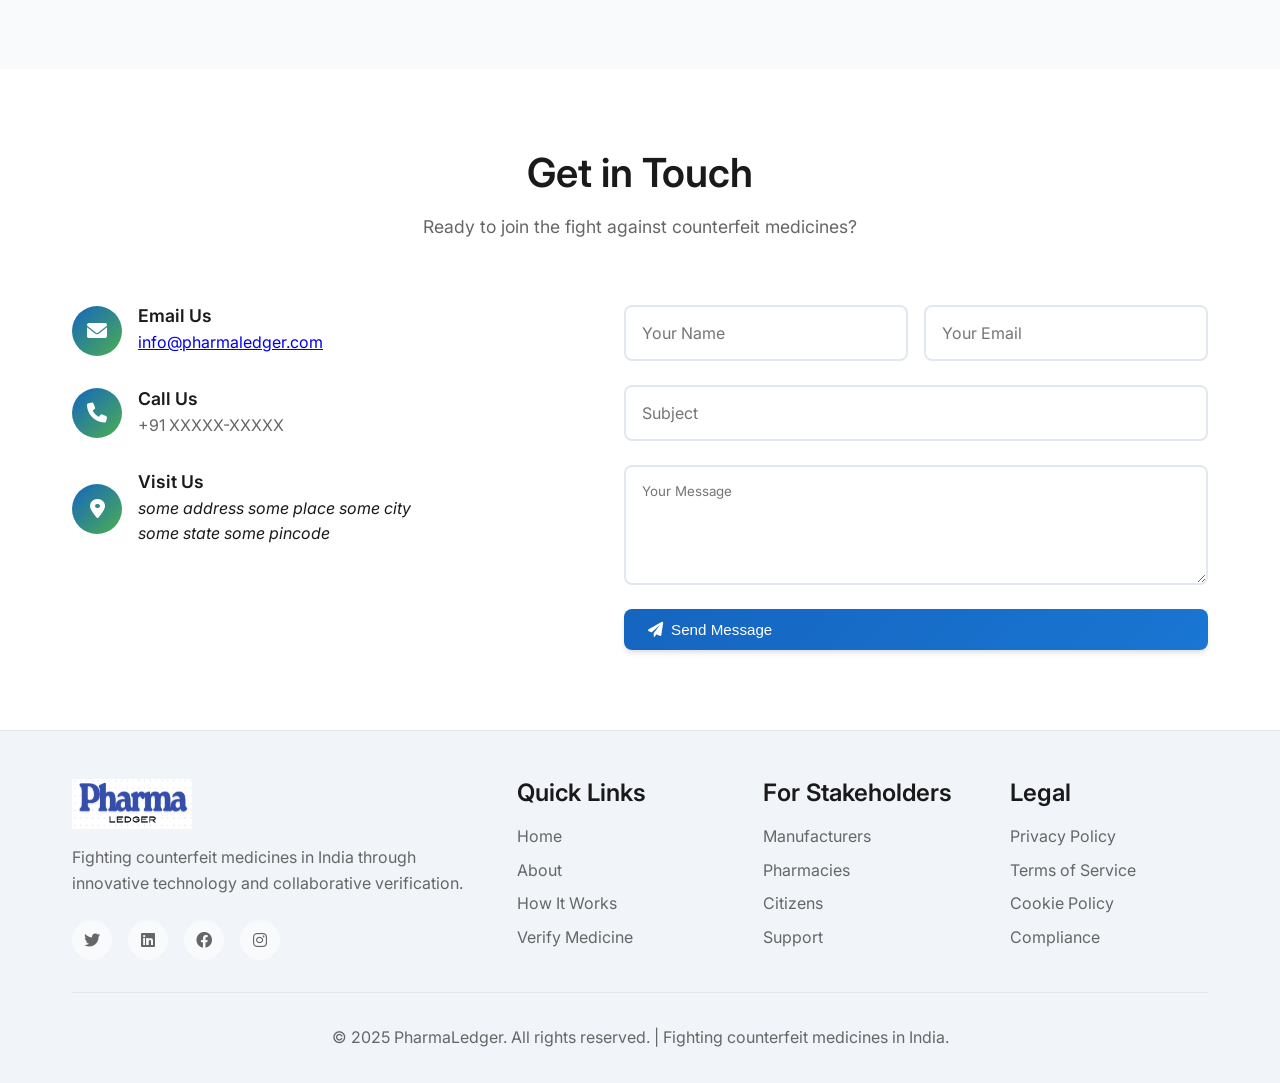
==== commit e8e35094: "Update index.html" ====
--- a/index.html
+++ b/index.html
@@ -9,13 +9,14 @@
         content="PharmaLedger - Fighting counterfeit medicines in India through blockchain-powered verification">
     <meta name="keywords" content="pharmaceutical, counterfeit, medicine, verification, healthcare, India">
     <title>PharmaLedger | Fighting Counterfeit Medicines in India</title>
-    <link rel="shortcut icon" href="images/favicon.png" type="image/x-icon">
-    <link rel="stylesheet" href="css/style.css">
+    <link rel="shortcut icon" href="/images/favicon.png" type="image/x-icon">
+    <link rel="stylesheet" href="/css/style.css">
     <link href="https://cdnjs.cloudflare.com/ajax/libs/font-awesome/6.0.0/css/all.min.css" rel="stylesheet">
     <link href="https://fonts.googleapis.com/css2?family=Inter:wght@300;400;500;600;700&display=swap" rel="stylesheet">
 </head>
 
 <body>
+   
     <nav class="navbar" id="navbar">
         <div class="nav-container">
             <div class="nav-logo">
@@ -35,8 +36,8 @@
                 <button class="theme-toggle" id="theme-toggle" aria-label="Toggle theme">
                     <i class="fas fa-moon" id="theme-icon"></i>
                 </button>
-                <a href="html/login.html" class="btn btn-outline" id="login-btn">Login</a>
-                <a href="#register" class="btn btn-primary" style="display: none;" id="register-btn">Register</a> <!--cancelled-->
+                <a href="login.html" class="btn btn-outline" id="login-btn">Login</a>
+                <a href="#register" class="btn btn-primary" style="display: none;" id="register-btn">Register</a>
                 <div class="mobile-menu-toggle" id="mobile-menu-toggle">
                     <span></span>
                     <span></span>
@@ -111,7 +112,7 @@
             <div class="bg-gradient-2"></div>
         </div>
     </section>
-    
+
     <section class="verification-section" id="verify">
         <div class="container">
             <div class="section-header">
@@ -126,7 +127,7 @@
                     </button>
                     <button class="tab-btn" data-tab="qr">
                         <i class="fas fa-qrcode"></i>
-                        QR Scan <!--baad mein kabhi-->
+                        QR Scan
                     </button>
                 </div>
 
@@ -135,7 +136,7 @@
                         <div class="form-group">
                             <label for="batch-number">Batch Number</label>
                             <input type="text" id="batch-number" name="batch-number"
-                                placeholder="Enter batch number (e.g., ABC1234567)" required>
+                                placeholder="Enter batch number (e.g., DP001/2025)" required>
                         </div>
                         <button type="submit" class="btn btn-primary">
                             <i class="fas fa-search"></i>
@@ -173,11 +174,12 @@
             </div>
         </div>
     </section>
+
     <section class="how-it-works" id="how-it-works">
         <div class="container">
             <div class="section-header">
                 <h2>How It Works</h2>
-                <p>A simple 4-step process to ensure medicine authenticty</p>
+                <p>A simple 4-step process to ensure medicine authenticity</p>
             </div>
             <div class="steps-container">
                 <div class="step-item" data-step="1">
@@ -222,6 +224,7 @@
             </div>
         </div>
     </section>
+
     <section class="features" id="features">
         <div class="container">
             <div class="section-header">
@@ -274,6 +277,7 @@
             </div>
         </div>
     </section>
+
     <section class="statistics">
         <div class="container">
             <div class="stats-grid">
@@ -381,7 +385,6 @@
                                 <li>1 in 10 medicines sold in India are counterfeit</li>
                                 <li>$4.3 billion counterfeit drug market</li>
                                 <li>20-25% of global counterfeit drugs from India</li>
-                                <li>No centralized platform to oversee and empower citizens with counterfeit protectiion</li>
                             </ul>
                         </div>
                         <div class="about-stat">
@@ -412,7 +415,7 @@
                         </div>
                         <div class="contact-details">
                             <h4>Email Us</h4>
-                            <p>info@pharmaledger.com</p>
+                            <p><a href="mailto:mssuphldr@gmail.com" id="mail_a">info@pharmaledger.com</a></p>
                         </div>
                     </div>
                     <div class="contact-item">
@@ -463,13 +466,12 @@
             <div class="footer-content">
                 <div class="footer-section">
                     <div class="footer-logo">
-                        <img src="images/favicon.png"
+                        <img src="/images/favicon.png"
                             alt="PharmaLedger">
-                        <!-- <span>PharmaLedger</span>  -->
                     </div>
                     <p>Fighting counterfeit medicines in India through innovative technology and collaborative
                         verification.</p>
-                    <div class="social-links"> <!--not working | no sample profile to link-->
+                    <div class="social-links">
                         <a href="#" aria-label="Twitter"><i class="fab fa-twitter"></i></a>
                         <a href="#" aria-label="LinkedIn"><i class="fab fa-linkedin"></i></a>
                         <a href="#" aria-label="Facebook"><i class="fab fa-facebook"></i></a>
@@ -511,12 +513,12 @@
     </footer>
 
     <div class="scroll-progress" id="scroll-progress"></div>
+
     <button class="back-to-top" id="back-to-top" aria-label="Back to top">
         <i class="fas fa-chevron-up"></i>
     </button>
 
-    <script src="js/main.js"></script>
+    <script src="/js/main.js"></script>
 </body>
 
-
 </html>
--- a/css/style.css
+++ b/css/style.css
@@ -1,4 +1,3 @@
-/* Reset and Base Styles */
 * {
     margin: 0;
     padding: 0;
@@ -20,7 +19,6 @@
     overflow-x: hidden;
 }
 
-/* CSS Variables - Light Theme */
 :root {
     --primary: #1565C0;
     --secondary: #4CAF50;
@@ -46,7 +44,6 @@
     --shadow-xl: 0 20px 25px -5px rgba(0, 0, 0, 0.1), 0 10px 10px -5px rgba(0, 0, 0, 0.04);
 }
 
-/* Dark Theme Variables */
 [data-theme="dark"] {
     --text-primary: #f1f9f7;
     --text-secondary: #708eef;
@@ -65,7 +62,6 @@
     --shadow-xl: 0 20px 25px -5px rgba(0, 0, 0, 0.4), 0 10px 10px -5px rgba(0, 0, 0, 0.3);
 }
 
-/* Typography */
 h1,
 h2,
 h3,
@@ -106,14 +102,12 @@
     margin-bottom: 1rem;
 }
 
-/* Container */
 .container {
     max-width: 1200px;
     margin: 0 auto;
     padding: 0 2rem;
 }
 
-/* Buttons */
 .btn {
     display: inline-flex;
     align-items: center;
@@ -160,7 +154,6 @@
     font-size: 1.1rem;
 }
 
-/* Navbar */
 .navbar {
     position: fixed;
     top: 0;
@@ -214,7 +207,6 @@
 .nav-menu {
     display: flex;
     gap: 2rem;
-    /* list-style: none; */
 }
 
 .nav-link {
@@ -288,7 +280,6 @@
     border-radius: 2px;
 }
 
-/* Hero Section */
 .hero {
     /* position: relative; */
     min-height: 100vh;
@@ -478,7 +469,6 @@
     }
 }
 
-/* Verification Section */
 .verification-section {
     padding: 5rem 0;
     background: var(--bg-secondary);
@@ -643,7 +633,6 @@
     margin: 0;
 }
 
-/* How It Works Section */
 .how-it-works {
     padding: 5rem 0;
     background: var(--bg-primary);
@@ -721,7 +710,6 @@
     z-index: 1;
 }
 
-/* Features Section */
 .features {
     padding: 5rem 0;
     background: var(--bg-secondary);
@@ -775,7 +763,6 @@
     line-height: 1.6;
 }
 
-/* Statistics Section */
 .statistics {
     padding: 3rem 0;
     background: linear-gradient(135deg, rgb(155, 223, 218) 0%, rgb(168, 208, 247) 100%);
@@ -805,7 +792,6 @@
     opacity: 0.9;
 }
 
-/* Stakeholders Section */
 .stakeholders {
     padding: 5rem 0;
     background: var(--bg-primary);
@@ -878,7 +864,6 @@
     font-size: 0.9rem;
 }
 
-/* About Section */
 .about {
     padding: 5rem 0;
     background: var(--bg-secondary);
@@ -966,7 +951,6 @@
     left: 0;
 }
 
-/* Contact Section */
 .contact {
     padding: 5rem 0;
     background: var(--bg-primary);
@@ -1050,8 +1034,6 @@
     resize: vertical;
     min-height: 120px;
 }
-
-/* Footer */
 .footer {
     background: var(--bg-tertiary);
     padding: 3rem 0 1rem;
@@ -1076,8 +1058,8 @@
 }
 
 .footer-logo img {
-    width: 30px;
-    height: 30px;
+    width: 120px;
+    height: 50px;
 }
 
 .footer-section h4 {
@@ -1139,7 +1121,6 @@
     color: var(--text-secondary);
 }
 
-/* Scroll Progress */
 .scroll-progress {
     position: fixed;
     top: 0;
@@ -1151,7 +1132,6 @@
     transition: width 0.25s ease;
 }
 
-/* Back to Top */
 .back-to-top {
     position: fixed;
     bottom: 2rem;
@@ -1180,7 +1160,7 @@
     box-shadow: var(--shadow-xl);
 }
 
-/* Responsive Design */
+
 @media (max-width: 1024px) {
 
     .hero-content,
@@ -1195,9 +1175,7 @@
         height: 300px;
     }
 
-    /* .card-1,.card-2,.card-3,.card-4,.card-5 {
-        display: none;
-    } */
+   
     .card-2 {
         top: 50%;
         right: 35%;
@@ -1229,14 +1207,12 @@
         display: flex;
     }
 
-    /* Show mobile menu when JS toggles .active */
     .nav-menu.active {
         display: flex;
         flex-direction: column;
         gap: 1rem;
         position: absolute;
         top: 100%;
-        /* position below the fixed navbar */
         left: 0;
         width: 100vw;
         padding: 1rem 1.5rem;
@@ -1251,7 +1227,6 @@
         color: var(--text-primary);
     }
 
-    /* Hamburger -> X animation when active */
     .mobile-menu-toggle.active span:nth-child(1) {
         transform: translateY(7px) rotate(45deg);
         width: 22px;
@@ -1347,12 +1322,11 @@
     }
 }
 
-/* Accessibility */
 @media (prefers-reduced-motion: reduce) {
     * {
-        animation-duration: 0.01ms !important;
+        animation-duration: 0.015ms !important;
         animation-iteration-count: 1 !important;
-        transition-duration: 0.01ms !important;
+        transition-duration: 0.015ms !important;
     }
 }
 
@@ -1375,7 +1349,7 @@
     }
 }
 
-/* Custom Scrollbar */
+
 ::-webkit-scrollbar {
     width: 8px;
 }
@@ -1393,7 +1367,6 @@
     background: var(--secondary);
 }
 
-/* Loading States */
 .loading {
     position: relative;
     overflow: hidden;
@@ -1420,13 +1393,11 @@
     }
 }
 
-/* Focus Styles */
 *:focus {
     outline: 2px solid var(--primary);
     outline-offset: 2px;
 }
 
-/* Selection Styles */
 ::selection {
     background: var(--primary);
     color: white;
@@ -1458,4 +1429,6 @@
 #verification-result.authentic-result #result-details,
 #verification-result.invalid-result #result-details {
     color: white;
-}+
+}
+
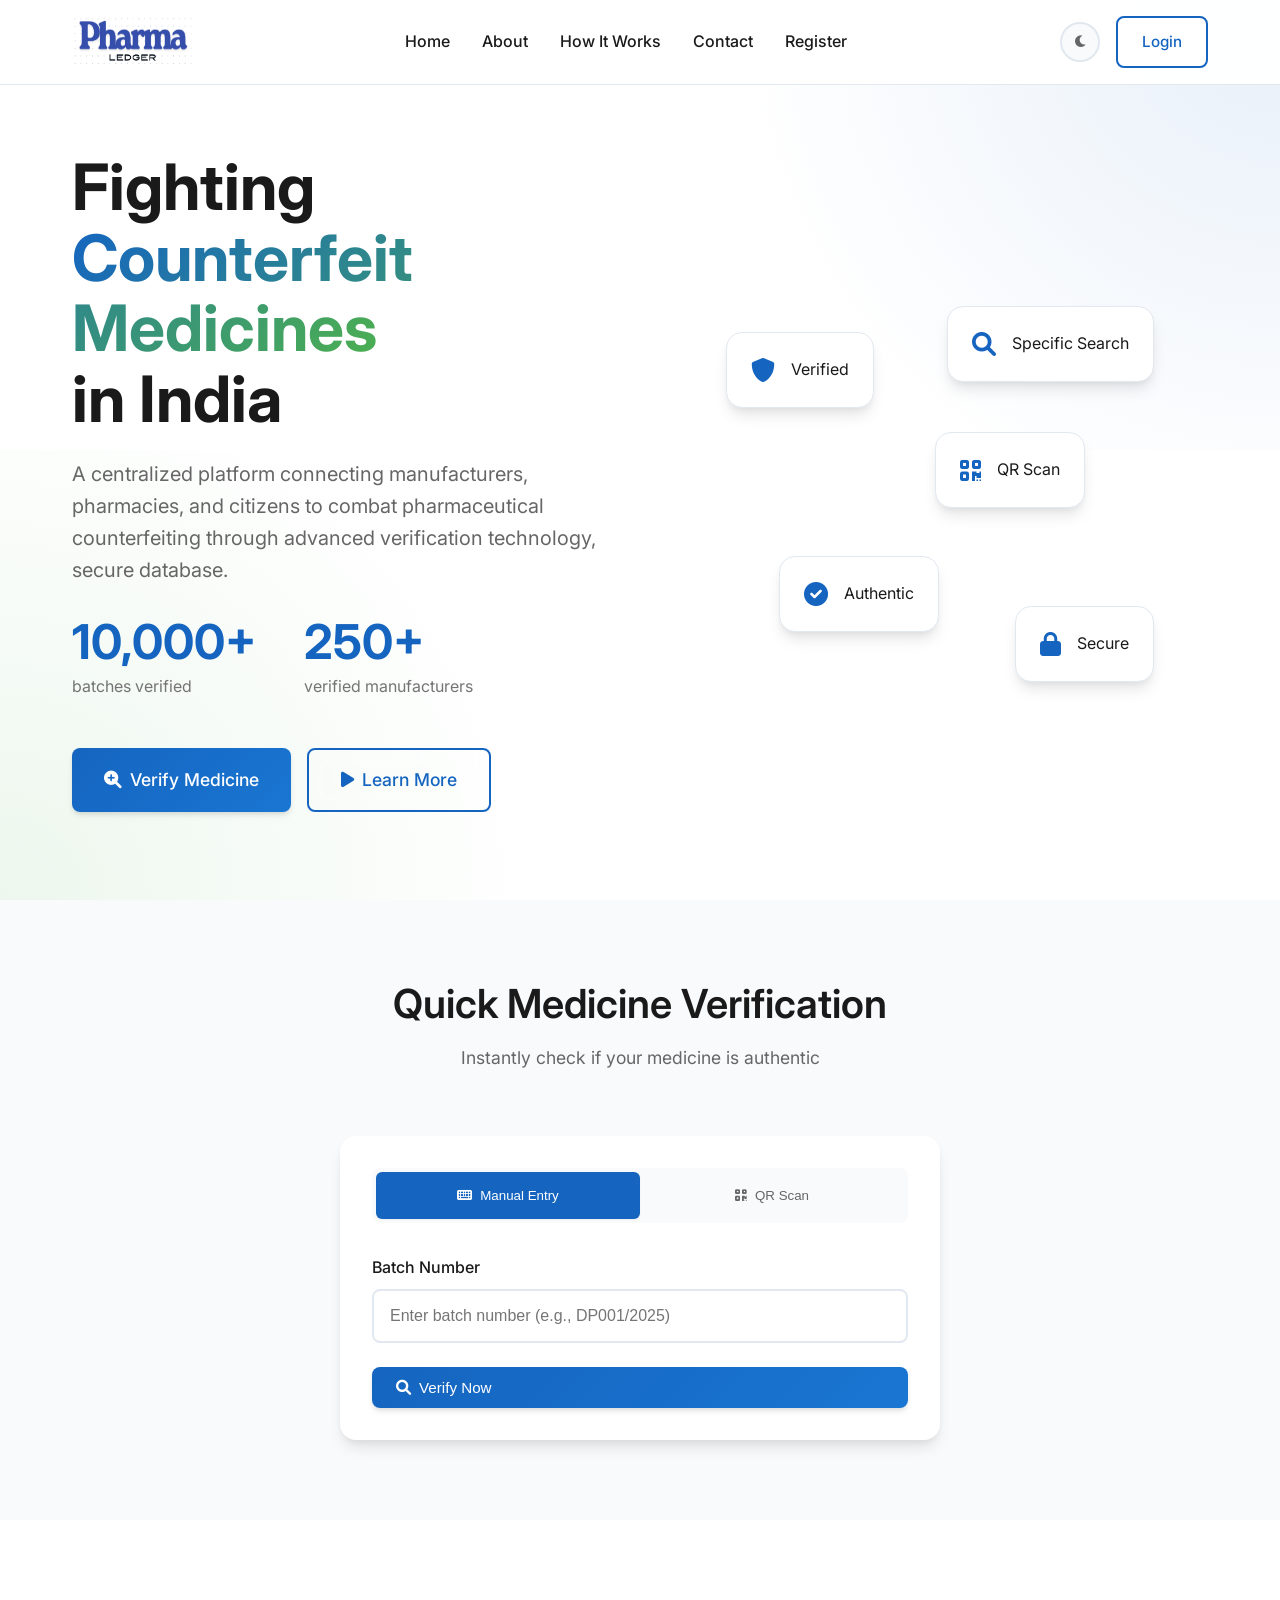
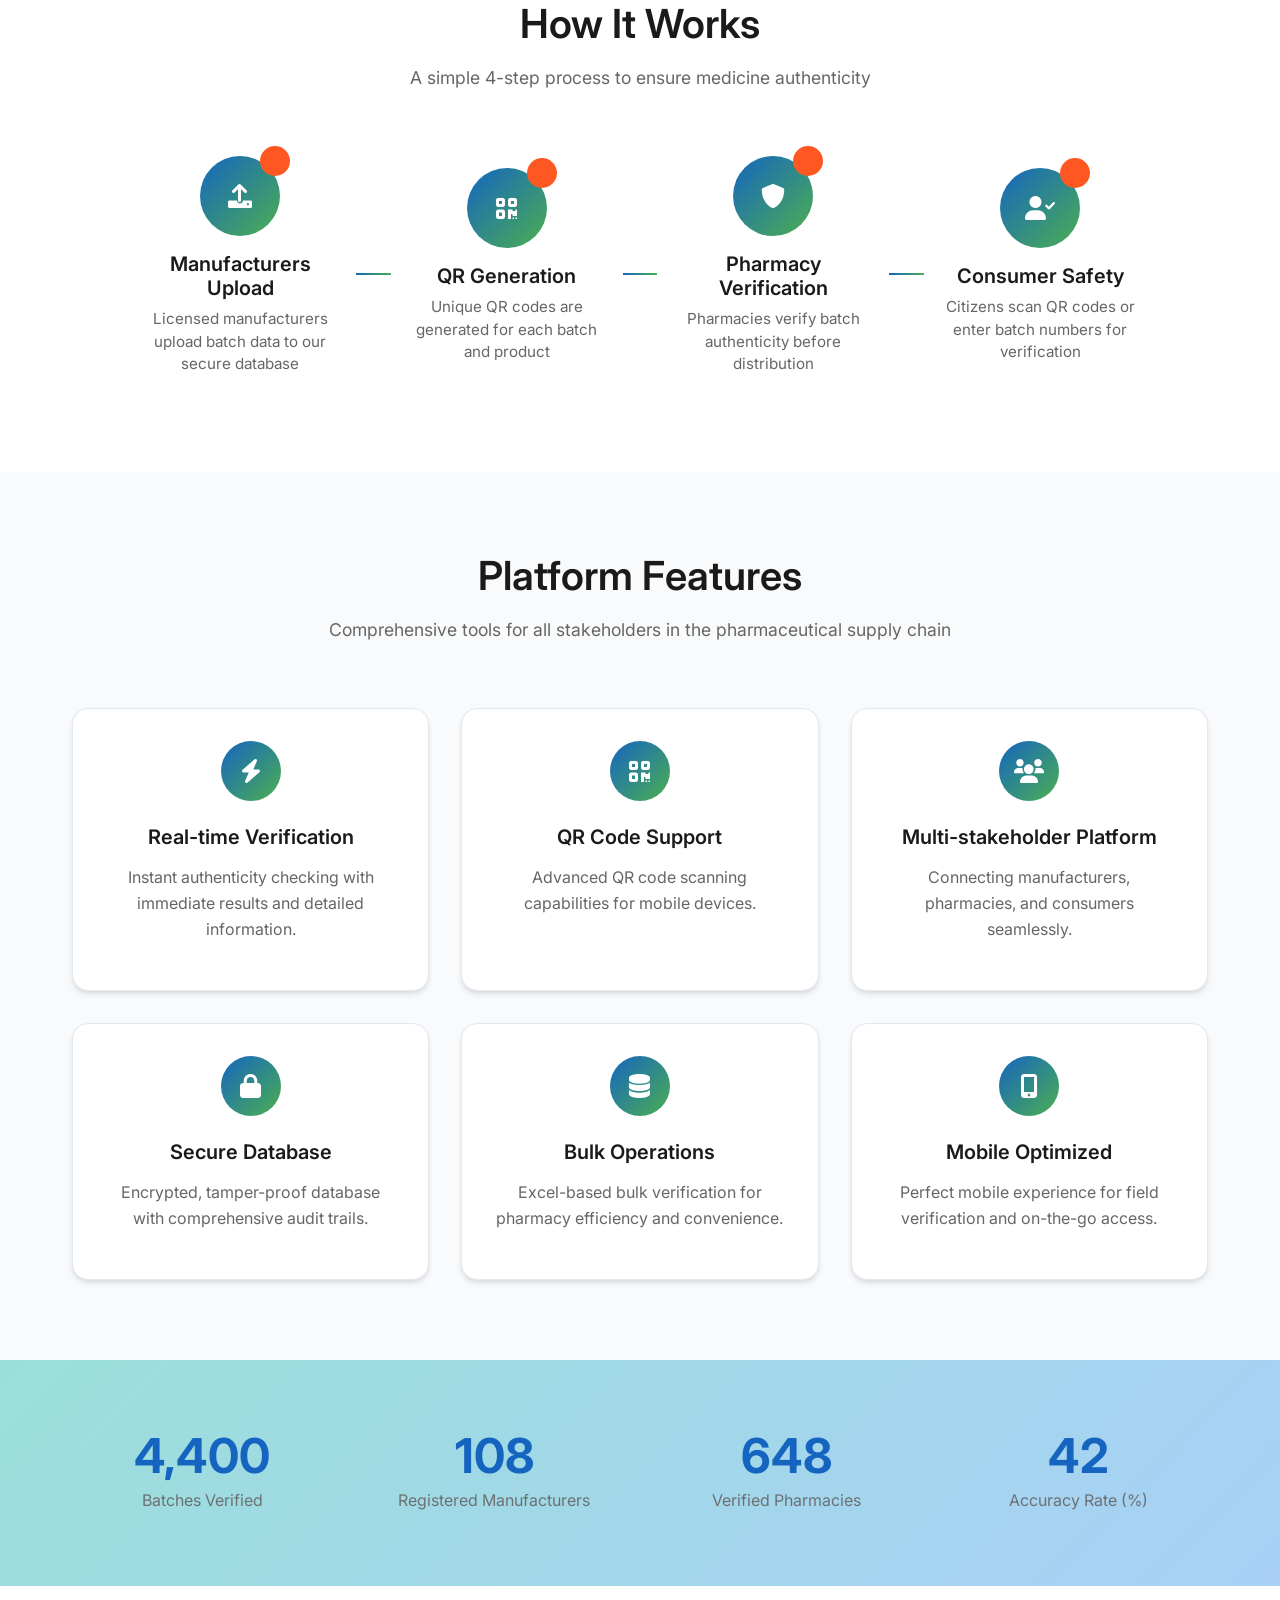
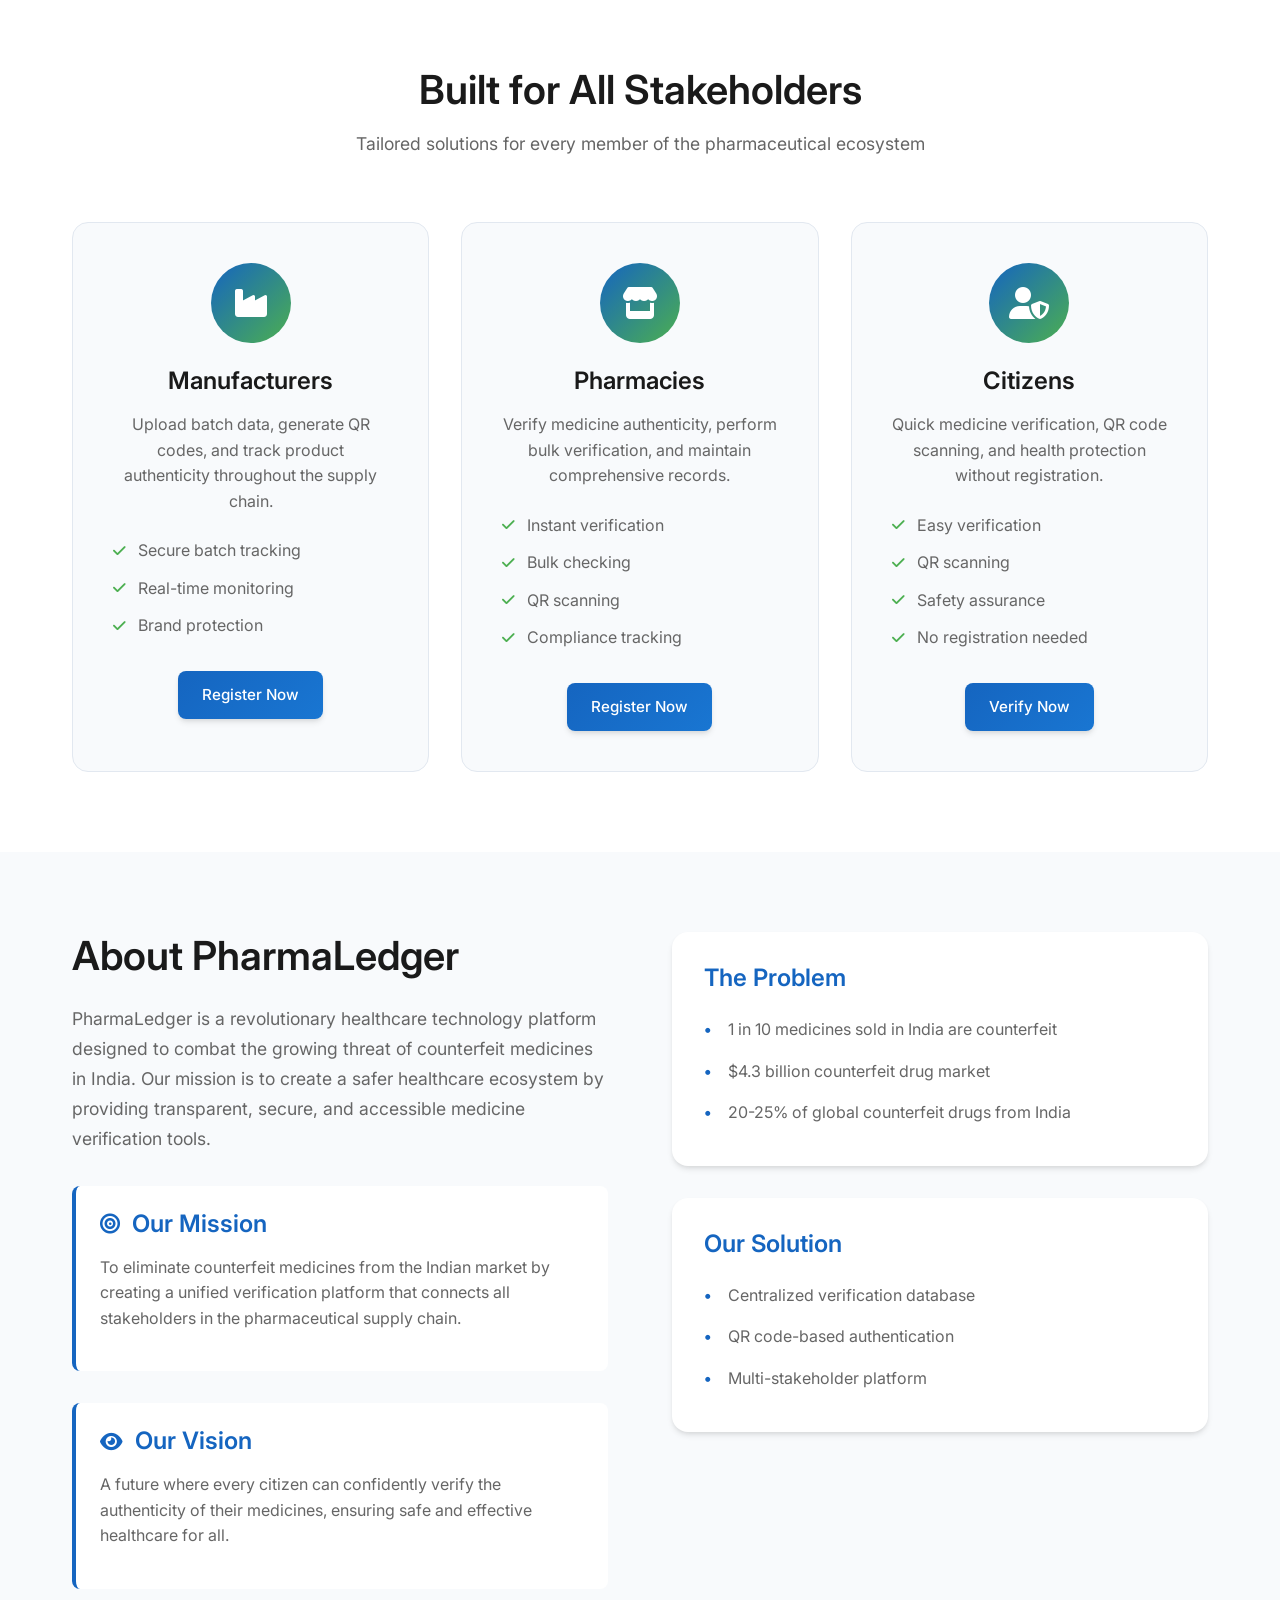
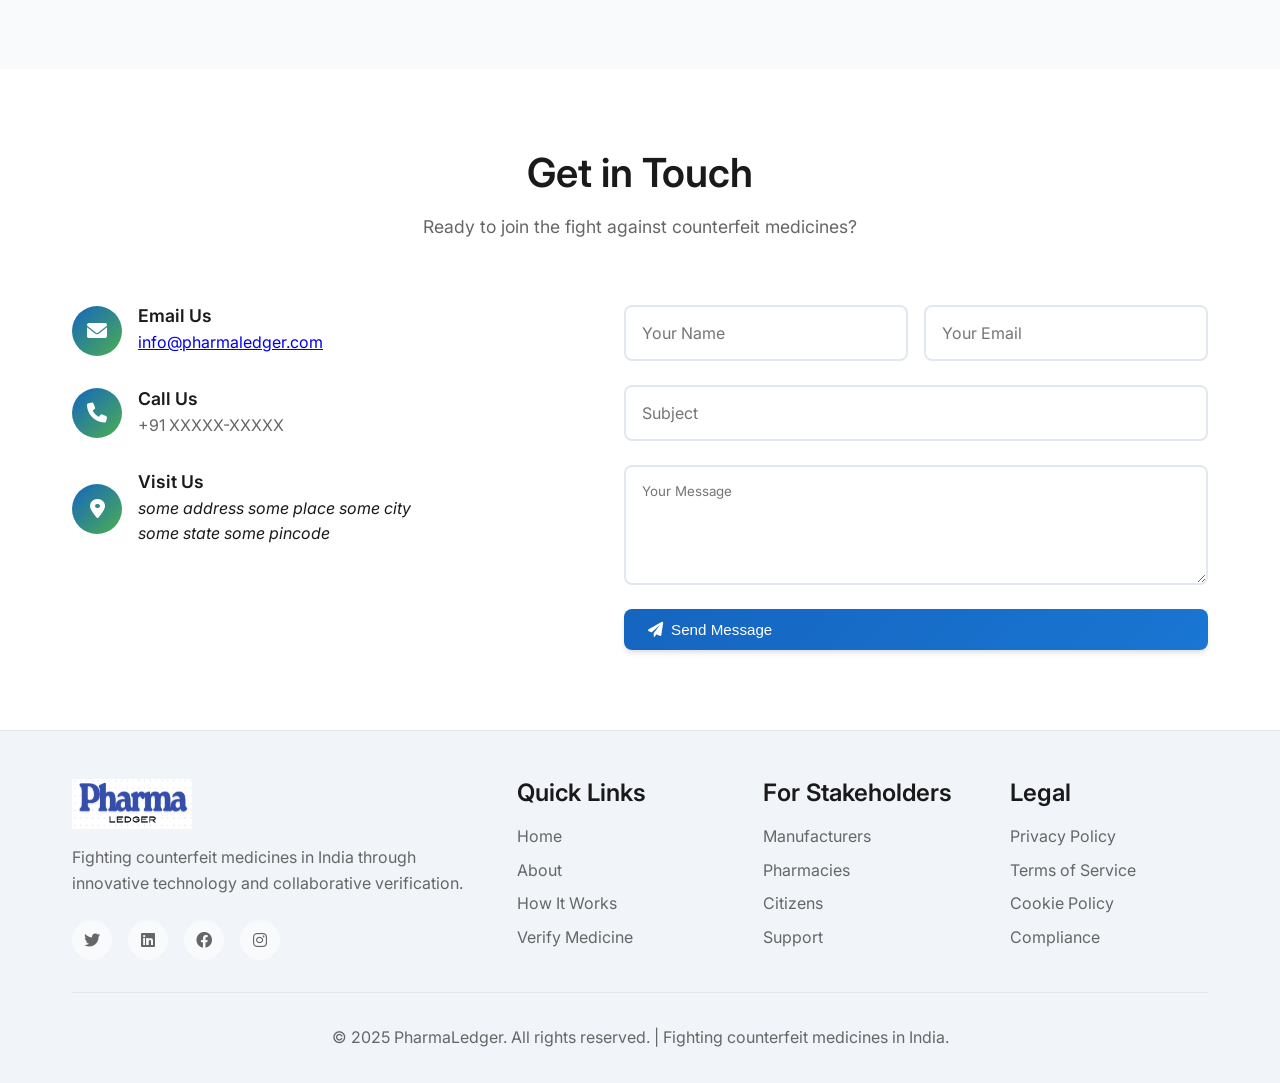
==== commit 76a97287: "Update index.html" ====
--- a/index.html
+++ b/index.html
@@ -9,8 +9,8 @@
         content="PharmaLedger - Fighting counterfeit medicines in India through blockchain-powered verification">
     <meta name="keywords" content="pharmaceutical, counterfeit, medicine, verification, healthcare, India">
     <title>PharmaLedger | Fighting Counterfeit Medicines in India</title>
-    <link rel="shortcut icon" href="/images/favicon.png" type="image/x-icon">
-    <link rel="stylesheet" href="/css/style.css">
+    <link rel="shortcut icon" href="images/favicon.png" type="image/x-icon">
+    <link rel="stylesheet" href="css/style.css">
     <link href="https://cdnjs.cloudflare.com/ajax/libs/font-awesome/6.0.0/css/all.min.css" rel="stylesheet">
     <link href="https://fonts.googleapis.com/css2?family=Inter:wght@300;400;500;600;700&display=swap" rel="stylesheet">
 </head>
@@ -20,7 +20,7 @@
     <nav class="navbar" id="navbar">
         <div class="nav-container">
             <div class="nav-logo">
-                <img src="/images/favicon.png" alt="PharmaLedger Logo">
+                <img src="images/favicon.png" alt="PharmaLedger Logo">
                 <!-- <span>PharmaLedger</span> -->
             </div>
 
@@ -320,7 +320,7 @@
                         <li><i class="fas fa-check"></i> Real-time monitoring</li>
                         <li><i class="fas fa-check"></i> Brand protection</li>
                     </ul>
-                    <a href="manufacturer-registration.html" class="btn btn-primary">Register Now</a>
+                    <a href="html/manufacturer-registration.html" class="btn btn-primary">Register Now</a>
                 </div>
                 <div class="stakeholder-card">
                     <div class="stakeholder-icon">
@@ -334,7 +334,7 @@
                         <li><i class="fas fa-check"></i> QR scanning</li>
                         <li><i class="fas fa-check"></i> Compliance tracking</li>
                     </ul>
-                    <a href="pharmacy-registration.html" class="btn btn-primary">Register Now</a>
+                    <a href="html/pharmacy-registration.html" class="btn btn-primary">Register Now</a>
                 </div>
                 <div class="stakeholder-card">
                     <div class="stakeholder-icon">
@@ -490,8 +490,8 @@
                 <div class="footer-section">
                     <h4>For Stakeholders</h4>
                     <ul>
-                        <li><a href="manufacturer-registration.html">Manufacturers</a></li>
-                        <li><a href="pharmacy-registration.html">Pharmacies</a></li>
+                        <li><a href="html/manufacturer-registration.html">Manufacturers</a></li>
+                        <li><a href="html/pharmacy-registration.html">Pharmacies</a></li>
                         <li><a href="#verify">Citizens</a></li>
                         <li><a href="#contact">Support</a></li>
                     </ul>
@@ -518,7 +518,8 @@
         <i class="fas fa-chevron-up"></i>
     </button>
 
-    <script src="/js/main.js"></script>
+    <script src="js/main.js"></script>
 </body>
 
 </html>
+
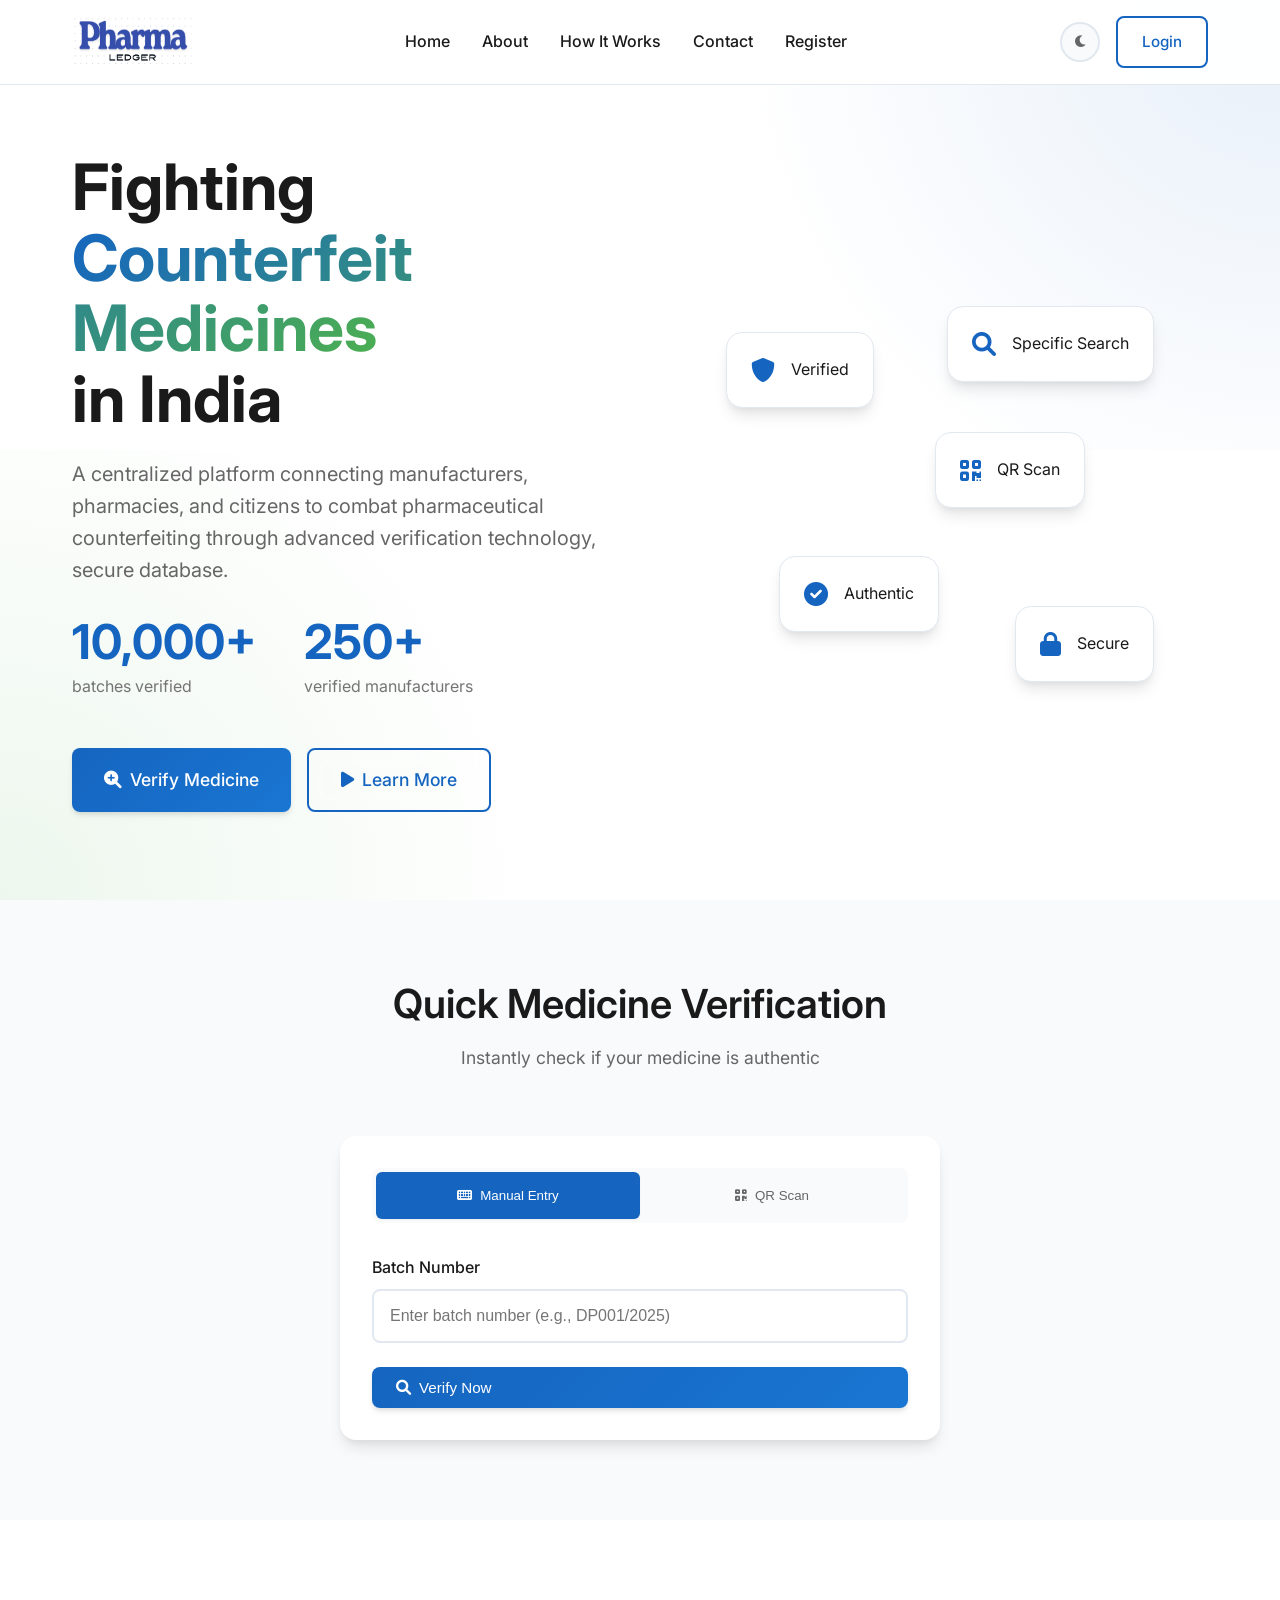
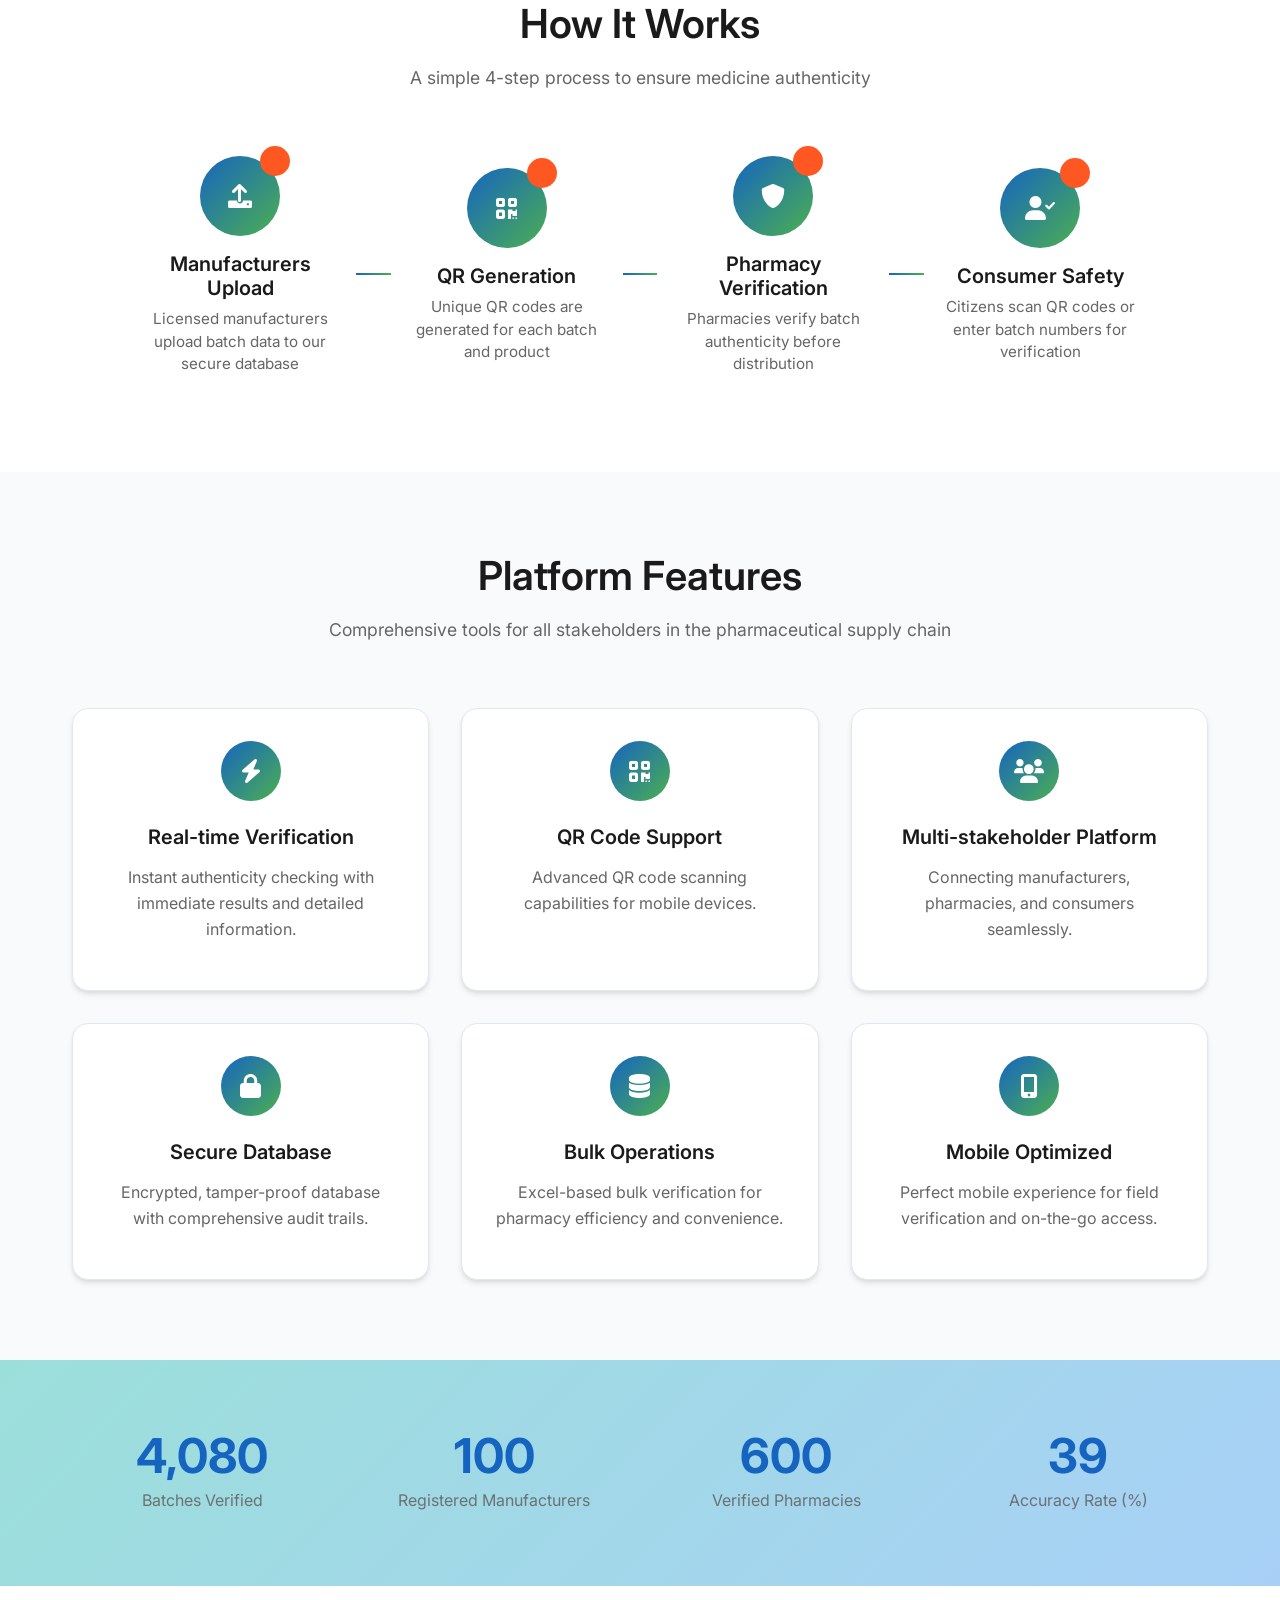
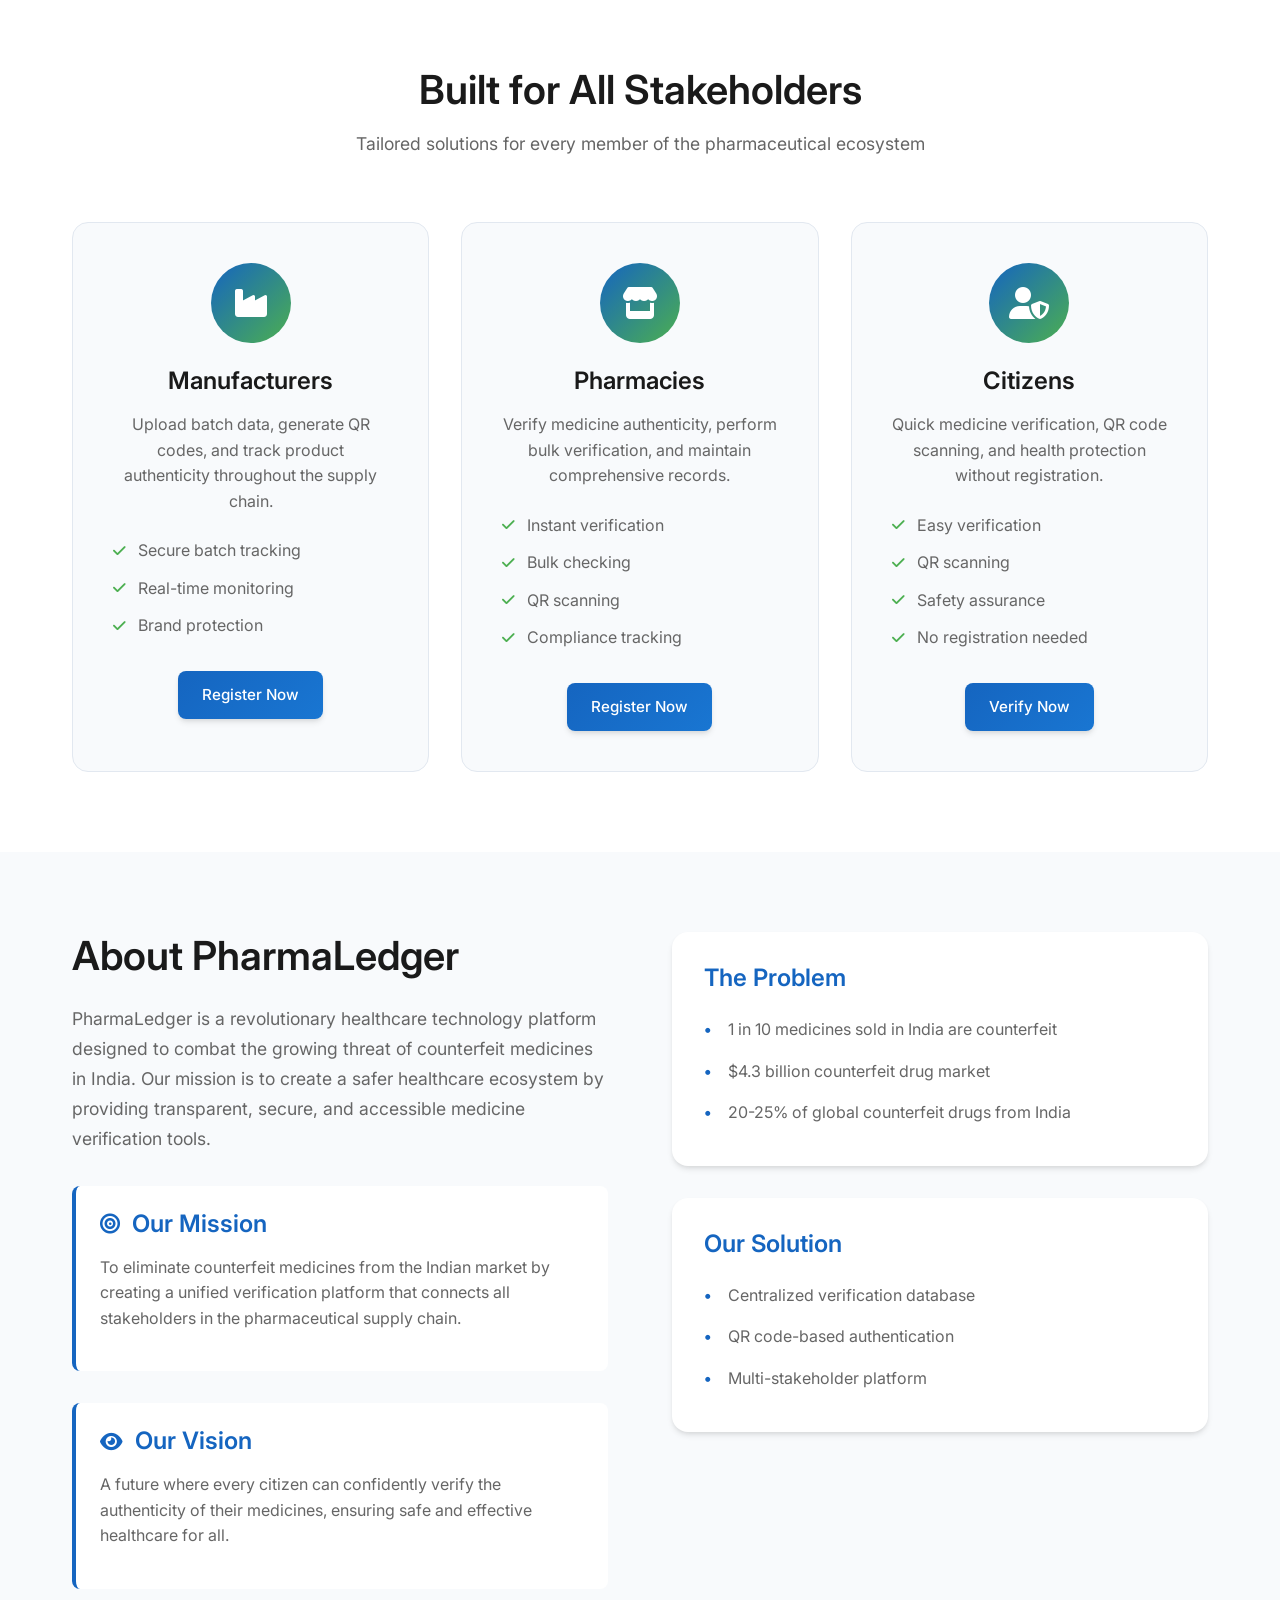
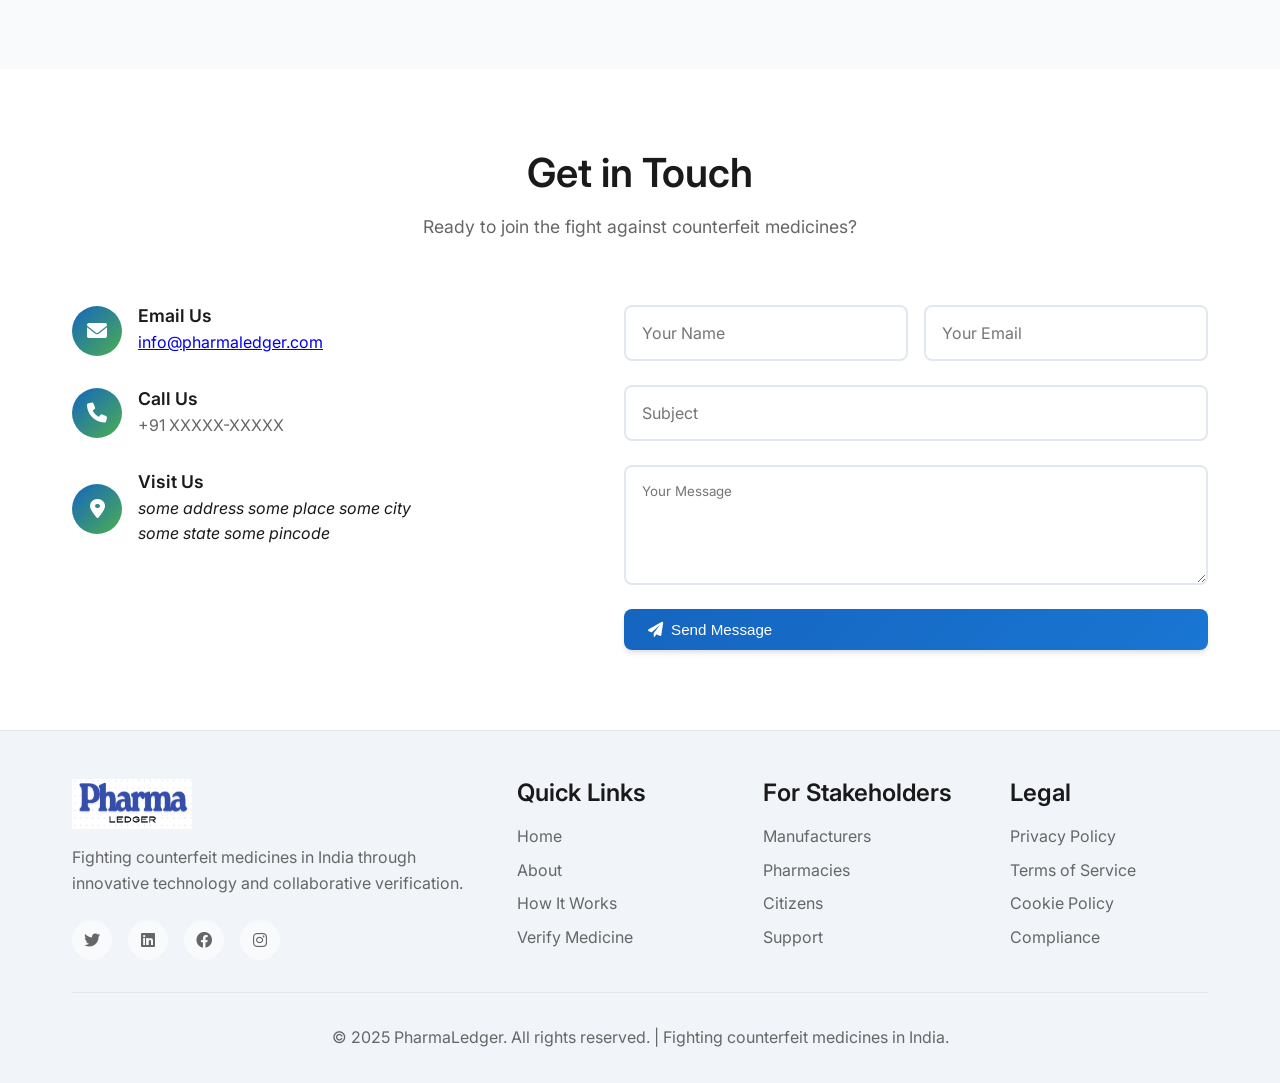
==== commit 9cca32a4: "Update index.html" ====
--- a/index.html
+++ b/index.html
@@ -36,7 +36,7 @@
                 <button class="theme-toggle" id="theme-toggle" aria-label="Toggle theme">
                     <i class="fas fa-moon" id="theme-icon"></i>
                 </button>
-                <a href="login.html" class="btn btn-outline" id="login-btn">Login</a>
+                <a href="html/login.html" class="btn btn-outline" id="login-btn">Login</a>
                 <a href="#register" class="btn btn-primary" style="display: none;" id="register-btn">Register</a>
                 <div class="mobile-menu-toggle" id="mobile-menu-toggle">
                     <span></span>
@@ -523,3 +523,4 @@
 
 </html>
 
+
